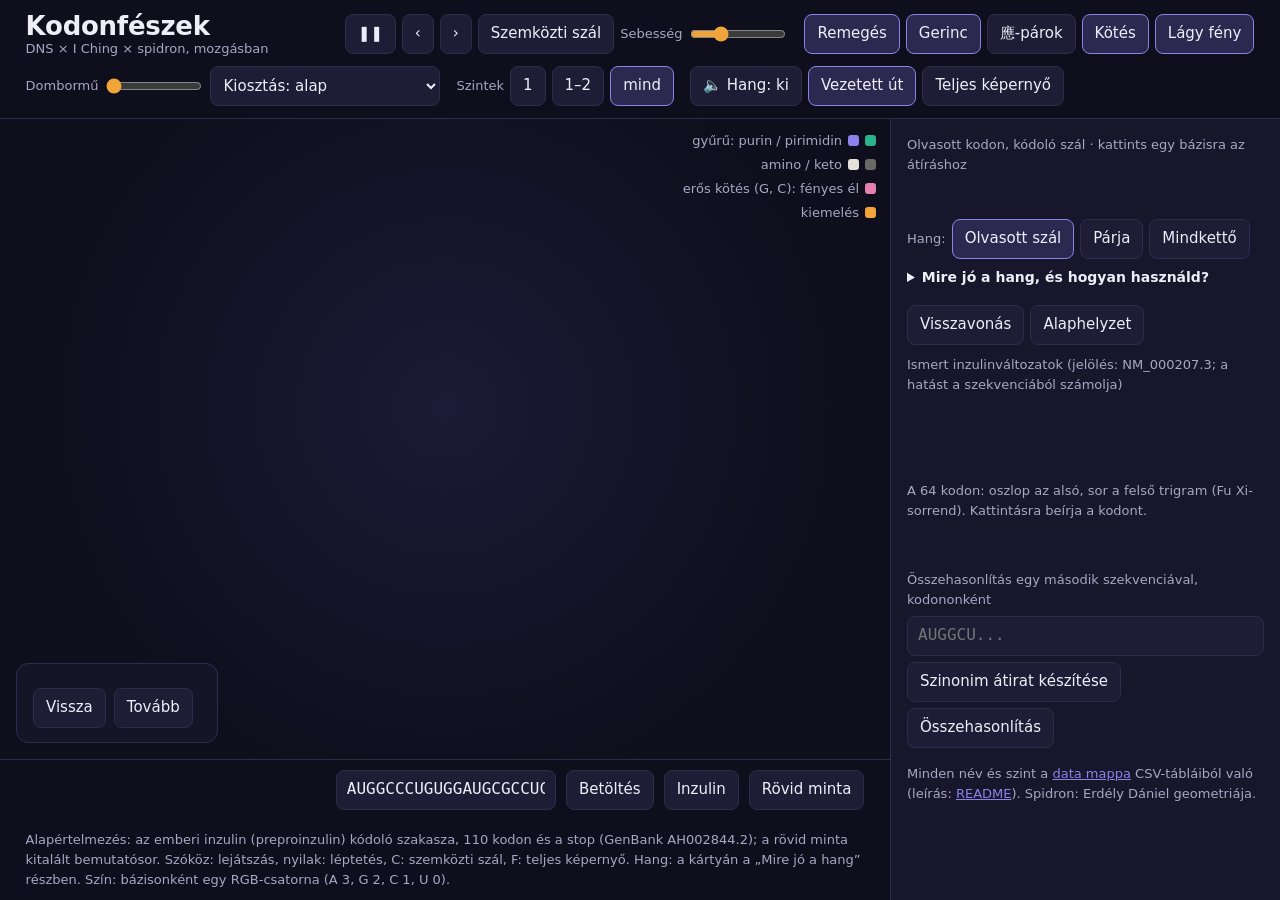
==== kodonfeszek/index.html @ 878d4893 "Kodonfészek: mozgó spidronfészek kodonokkal, hangrenddel és adattáblákkal Új oldal (kodonfeszek/): a" ====
<!DOCTYPE html>
<html lang="hu">
<head>
<meta charset="utf-8">
<meta name="viewport" content="width=device-width, initial-scale=1">
<title>Kodonfészek</title>
<style>
/* VOICE everyday learning explorer, calm and exact
   IDEA a light table in a dark lab: the specimen glows, the index card beside it explains
   PICTURE the moving spidron nest, each belt a codon, each arm a hexagram line
   COLOUR fixed night ground #0f0e1c; purine violet, pyrimidine teal, amino light/dim grey; amber marks selection and wobble
   TYPE system sans throughout, heavier weights for names and figures
   LAYOUT laptop: stage left with story overlay, index card right, codon ribbon under the stage; phone: title, stage, card, ribbon, map */
:root{color-scheme:dark;--bg:#0f0e1c;--panel:#17162a;--panel2:#1f1d36;--line:#2e2c4a;--ink:#efeef8;--mute:#a9a7c4;--pur:#8b83ea;--tea:#2bb38a;--up1:#e4e2da;--up0:#6a6964;--amb:#f0a43a}
*{box-sizing:border-box;min-width:0}
html,body{height:100%;margin:0}
body{background:var(--bg);color:var(--ink);font:15px/1.55 system-ui,-apple-system,'Segoe UI',Roboto,sans-serif;overflow-x:clip}
h1,h2,h3{font-family:system-ui,-apple-system,'Segoe UI',Roboto,sans-serif;font-weight:700;margin:0;letter-spacing:-.01em;line-height:1.1}
button,select,input{font:inherit;color:var(--ink)}
button{background:var(--panel2);border:1px solid var(--line);border-radius:8px;min-height:40px;padding:0 12px;cursor:pointer;display:inline-flex;align-items:center;gap:6px}
button:hover{border-color:#4a4772}
button:focus-visible,input:focus-visible,.cell:focus-visible,.chip:focus-visible{outline:2px solid var(--amb);outline-offset:2px}
button[aria-pressed=true]{background:#2c2950;border-color:var(--pur)}
input[type=text]{background:var(--panel2);border:1px solid var(--line);border-radius:8px;min-height:40px;padding:0 10px;font-size:16px;font-family:ui-monospace,Menlo,monospace}
select{background:var(--panel2);border:1px solid var(--line);border-radius:8px;min-height:40px;padding:0 8px;font-size:15px;max-width:230px}
.strip{display:flex;height:14px;border-radius:3px;overflow:hidden;margin-top:4px}.strip span{flex:1}
input[type=range]{accent-color:var(--amb);width:96px}
a{color:var(--pur)}
.app{display:grid;height:100%;grid-template-columns:minmax(0,1fr) 390px;grid-template-rows:auto minmax(0,1fr) auto}
header{grid-column:1/-1;display:flex;flex-wrap:wrap;align-items:center;gap:10px 16px;padding:12px max(2vw,16px);border-bottom:1px solid var(--line)}
header h1{font-size:26px;margin-right:auto}
header h1 small{display:block;font:500 13px system-ui,sans-serif;color:var(--mute);letter-spacing:0}
.grp{display:flex;flex-wrap:wrap;gap:6px;align-items:center}
.lbl{font-size:13px;color:var(--mute)}
.stage{grid-column:1;grid-row:2;position:relative;background:radial-gradient(circle at 50% 45%,#1c1a36,#0f0e1c 70%);cursor:grab;touch-action:none}
.stage canvas{position:absolute;inset:0;width:100%;height:100%}
#glow{filter:blur(16px) saturate(1.5);opacity:.8;mix-blend-mode:screen;pointer-events:none}
.story{position:absolute;left:16px;bottom:16px;max-width:min(440px,calc(100% - 32px));background:rgba(23,22,42,.92);border:1px solid var(--line);border-radius:12px;padding:14px 16px}
.story h3{font-size:19px;margin-bottom:6px}
.story p{margin:0 0 10px;color:#d8d6ec}
.story .nav{display:flex;gap:8px;align-items:center}
.story .nav span{margin-left:auto;font-size:13px;color:var(--mute)}
.legend{position:absolute;right:14px;top:12px;display:grid;gap:4px;font-size:13px;color:var(--mute);text-align:right}
.legend i{display:inline-block;width:11px;height:11px;border-radius:3px;margin-left:6px;vertical-align:-1px}
aside{grid-row:2/4;grid-column:2;border-left:1px solid var(--line);overflow:auto;padding:16px;display:grid;gap:16px;align-content:start;background:var(--panel)}
.bases{display:flex;gap:8px}
.base{font:700 34px system-ui,sans-serif;width:56px;height:62px;justify-content:center;border-radius:10px;padding:0}
.base.hi{border-color:var(--amb);background:#3a2c18}
.aa{font-size:16px;color:var(--mute)}
.aa b{color:var(--ink);font-weight:600}
.hex{display:flex;flex-direction:column-reverse;gap:7px}
.row{display:grid;grid-template-columns:96px minmax(0,1fr);gap:12px;align-items:center;border-radius:6px;padding:2px 4px}
.row.hi{background:#3a2c18}
.row.gap{margin-top:8px}
.bar{display:flex;gap:12px;height:12px}.bar span{flex:1;border-radius:2px}
.row em{font-style:normal;font-size:13px;color:var(--mute)}
.hname{font-size:24px}
.hname small{display:block;font:400 15px system-ui,sans-serif;color:var(--mute);margin-top:4px}
.tiers{display:grid;gap:8px;margin:0;padding:0;list-style:none}
.tiers li{background:var(--panel2);border-radius:8px;padding:8px 10px;font-size:14px}
.tag{display:inline-block;font-size:12px;font-weight:600;padding:1px 7px;border-radius:5px;margin-right:6px}
.t1{background:#173d2e;color:#7ee0b2}.t2{background:#1d2f52;color:#9cc2ff}.t3{background:#45330f;color:#f6c76e}
.sw{display:flex;align-items:center;gap:8px;font-size:13px;color:var(--mute);margin-top:8px;flex-wrap:wrap}
.sw span{width:30px;height:18px;border-radius:4px;border:1px solid var(--line);flex:none}
.report{font-size:14px;color:#f6c76e;min-height:22px}
.map{display:grid;grid-template-columns:22px repeat(8,minmax(0,1fr));gap:3px}
.map .h{font-size:13px;color:var(--mute);text-align:center;line-height:28px}
.cell{border:0;min-height:30px;padding:0;border-radius:5px;font:500 13px ui-monospace,Menlo,monospace;color:var(--ink);justify-content:center}
.cell.cur{outline:2px solid var(--amb);outline-offset:0}
.cell.dim{opacity:.25}
.ribbon{grid-column:1;grid-row:3;display:flex;gap:10px;align-items:center;padding:10px max(2vw,16px);border-top:1px solid var(--line);flex-wrap:wrap}
.chips{display:flex;gap:6px;overflow-x:auto;flex:1 1 300px;padding:4px 2px}
.chip{flex:none;min-height:38px;font-family:ui-monospace,Menlo,monospace;font-size:15px}
.chip.cur{border-color:var(--amb);background:#3a2c18}
.help{font-size:14px;color:#d8d6ec}.help summary{cursor:pointer;font-weight:600;color:var(--ink);min-height:32px}.help p,.help ul,.help ol{margin:6px 0}.help li{margin:3px 0}
.err{font-size:13px;color:#ff8f8f;width:100%}
.note{font-size:13px;color:var(--mute)}
@media(max-width:1000px){html,body{height:auto}.app{display:block}.stage{height:86svh;min-height:560px}.stage canvas{height:58%}.story{left:8px;right:8px;bottom:8px;max-width:none;max-height:40%;overflow:auto}aside{border-left:0;border-top:1px solid var(--line)}header h1{font-size:22px}}
@media(max-width:600px){.legend{display:none}.base{width:48px;height:54px;font-size:28px}.story{left:8px;bottom:8px}}
</style>
</head>
<body>
<div class="app">
<header>
<h1>Kodonfészek<small>DNS × I Ching × spidron, mozgásban</small></h1>
<div class="grp">
<button id="bPlay" aria-label="Szünet">❚❚</button>
<button id="bPrev" aria-label="Előző kodon">‹</button>
<button id="bNext" aria-label="Következő kodon">›</button>
<button id="bFlip">Szemközti szál</button>
<label class="lbl" for="spd">Sebesség</label><input type="range" id="spd" min="0.2" max="2" step="0.1" value="0.7">
</div>
<div class="grp">
<button id="lWob" aria-pressed="true">Remegés</button>
<button id="lSpine" aria-pressed="true">Gerinc</button>
<button id="lPairs" aria-pressed="false">應-párok</button>
<button id="lBond" aria-pressed="true">Kötés</button>
<button id="lSoft" aria-pressed="true">Lágy fény</button>
</div>
<div class="grp">
<label class="lbl" for="rel">Dombormű</label><input type="range" id="rel" min="0" max="0.22" step="0.01" value="0">
<select id="mapSel" aria-label="Kiosztás">
<option value="r00">Kiosztás: alap</option><option value="r01">amino-polaritás fordítva</option><option value="r10">gyűrű-polaritás fordítva</option><option value="r11">mindkét polaritás fordítva</option>
<option value="a00">trigramok felcserélve</option><option value="a01">cserélve, amino fordítva</option><option value="a10">cserélve, gyűrű fordítva</option><option value="a11">cserélve, mindkettő fordítva</option>
</select>
</div>
<div class="grp">
<span class="lbl">Szintek</span>
<button class="tier" data-t="1" aria-pressed="false">1</button>
<button class="tier" data-t="2" aria-pressed="false">1–2</button>
<button class="tier" data-t="3" aria-pressed="true">mind</button>
</div>
<div class="grp">
<button id="bSnd" aria-pressed="false">🔈 Hang: ki</button>
<button id="bStory" aria-pressed="true">Vezetett út</button>
<button id="bFull">Teljes képernyő</button>
</div>
</header>

<div class="stage" id="stage">
<div class="legend">
<span>gyűrű: purin / pirimidin<i style="background:var(--pur)"></i><i style="background:var(--tea)"></i></span>
<span>amino / keto<i style="background:var(--up1)"></i><i style="background:var(--up0)"></i></span>
<span>erős kötés (G, C): fényes él<i style="background:#e57fb0"></i></span>
<span>kiemelés<i style="background:var(--amb)"></i></span>
</div>
<div class="story" id="story">
<h3 id="sT"></h3>
<p id="sX"></p>
<div class="nav"><button id="sPrev">Vissza</button><button id="sNext">Tovább</button><span id="sN"></span></div>
</div>
</div>

<div class="ribbon">
<div class="chips" id="chips" aria-label="Szekvencia kodonjai"></div>
<input type="text" id="seq" value="[base64]" aria-label="Szekvencia" style="flex:1 1 220px">
<button id="bLoad">Betöltés</button>
<button id="pIns">Inzulin</button>
<button id="pDemo">Rövid minta</button>
<div class="err" id="err"></div>
<div class="note">Alapértelmezés: az emberi inzulin (preproinzulin) kódoló szakasza, 110 kodon és a stop (GenBank AH002844.2); a rövid minta kitalált bemutatósor. Szóköz: lejátszás, nyilak: léptetés, C: szemközti szál, F: teljes képernyő. Hang: a kártyán a „Mire jó a hang” részben. Szín: bázisonként egy RGB-csatorna (A 3, G 2, C 1, U 0).</div>
</div>

<aside>
<div>
<div class="lbl" id="strand">Olvasott kodon, kódoló szál · kattints egy bázisra az átíráshoz</div>
<div class="bases" id="bases" style="margin-top:8px"></div>
<div class="aa" id="aa" style="margin-top:8px"></div>
<div class="sw" id="sw"></div>
<div class="report" id="report"></div>
<div class="grp" style="margin-top:6px"><span class="lbl">Hang:</span><button class="smode" data-m="read" aria-pressed="true">Olvasott szál</button><button class="smode" data-m="pair" aria-pressed="false">Párja</button><button class="smode" data-m="both" aria-pressed="false">Mindkettő</button></div>
<details class="help" style="margin-top:8px"><summary>Mire jó a hang, és hogyan használd?</summary>
<p>A hang a kodon szerkezetét teszi hallhatóvá, hogy a kép nélkül, fül alapján is követni tudd. Jelölés, nem fizikai kapcsolat: a DNS-re nem hat, és nem gyógyít.</p>
<p><b>Indítás:</b> kapcsold be a fejlécben a Hang gombot, majd lépkedj a nyilakkal vagy a ‹ › gombokkal. Minden lépésnél megszólal a kodon három hangja. Végig halkan szól egy mély D: ez a tükörtengely.</p>
<ul>
<li><b>A tengely fölött vagy alatt:</b> purin (A, G) vagy pirimidin (C, U).</li>
<li><b>Közel vagy messze a tengelytől:</b> erős (G, C, három kötés) vagy gyenge (A, U, két kötés) bázis.</li>
<li><b>Két hosszú, egy rövid hang:</b> az első két bázis cseréje szinte mindig más aminosavat ad (96 és 100%), a harmadiké ritkán (31%).</li>
<li><b>Remegő harmadik hang:</b> a lazább, wobble-párosodás helye (a Remegés gombbal kapcsolható).</li>
<li><b>Ha a középső hang a legmélyebb (G, vagyis U):</b> az aminosav mindig víztaszító, 16 kodonból 16-szor.</li>
</ul>
<p><b>Három kísérlet:</b></p>
<ol>
<li><b>Mindkettő:</b> a két szál egyszerre szól, balra és jobbra. Szűk hangköz (nagy terc) erős párt, tág hangköz (nagy nóna) gyenge párt jelez. Ez a három hangköz a kötés-trigram, és a két szálon azonos.</li>
<li><b>Mutáció:</b> kattints a harmadik bázisra. Ha a hang a tengely ugyanazon oldalán marad (U↔C vagy A↔G), az aminosav szinte mindig ugyanaz marad (64 kodonból 60-nál). Ha átugrik a másik oldalra (U↔G vagy C↔A), nagyjából minden második esetben megváltozik (64-ből 30-nál).</li>
<li><b>Szemközti szál:</b> a gomb megnyomása után a dallam rák-tükörben szól: tükrözve és visszafelé, ahogy a másik szál a saját irányában olvasódik.</li>
</ol>
<p>Lejátszás közben a háttérben √3 arányú Shepard-hang szól: a fészek nagyításának hangja, amely mindig emelkedik, mégis önmagába tér vissza.</p>
<p class="note">A ±2 és ±7 félhangos távolság választás; a szerkezet más szimmetrikus hangközökkel is ugyanígy működne.</p>
</details>
<div class="grp" style="margin-top:6px"><button id="bUndo">Visszavonás</button><button id="bReset">Alaphelyzet</button></div>
<div class="lbl" style="margin-top:10px">Ismert inzulinváltozatok (jelölés: NM_000207.3; a hatást a szekvenciából számolja)</div>
<div class="grp" id="vars" style="margin-top:6px"></div>
</div>
<div class="hex" id="hex"></div>
<div id="bond"></div>
<div><h2 class="hname" id="hname"></h2></div>
<ul class="tiers" id="tiers"></ul>
<div>
<div class="lbl" style="margin-bottom:6px">A 64 kodon: oszlop az alsó, sor a felső trigram (Fu Xi-sorrend). Kattintásra beírja a kodont.</div>
<div class="map" id="map"></div>
<div class="note" id="mapInfo" style="margin-top:6px">&nbsp;</div>
</div>
<div>
<div class="lbl">Összehasonlítás egy második szekvenciával, kodononként</div>
<input type="text" id="seqB" aria-label="Második szekvencia" style="width:100%;margin-top:6px" placeholder="AUGGCU...">
<div class="grp" style="margin-top:6px"><button id="bSyn">Szinonim átirat készítése</button><button id="bCmp">Összehasonlítás</button></div>
<div class="err" id="errB"></div>
<div id="cmp" class="note"></div>
</div>
<div class="note">Minden név és szint a <a href="data/">data mappa</a> CSV-tábláiból való (leírás: <a href="README.md">README</a>). Spidron: Erdély Dániel geometriája.</div>
</aside>
</div>

<script src="../vendor/three.min.js"></script>
<script>
{
const ORD=[7,4,2,1,0,3,5,6],FX=[7,6,5,4,3,2,1,0];
const KW=[[1,25,6,33,12,44,13,10],[34,51,40,62,16,32,55,54],[5,3,29,39,8,48,63,60],[26,27,4,52,23,18,22,41],[11,24,7,15,2,46,36,19],[9,42,59,53,20,57,37,61],[14,21,64,56,35,50,30,38],[43,17,47,31,45,28,49,58]];
const NM=['Qian','Kun','Zhun','Meng','Xu','Song','Shi','Bi','Xiao Chu','Lü','Tai','Pi','Tong Ren','Da You','Qian','Yu','Sui','Gu','Lin','Guan','Shi He','Bi','Bo','Fu','Wu Wang','Da Chu','Yi','Da Guo','Kan','Li','Xian','Heng','Dun','Da Zhuang','Jin','Ming Yi','Jia Ren','Kui','Jian','Xie','Sun','Yi','Guai','Gou','Cui','Sheng','Kun','Jing','Ge','Ding','Zhen','Gen','Jian','Gui Mei','Feng','Lü','Xun','Dui','Huan','Jie','Zhong Fu','Xiao Guo','Ji Ji','Wei Ji'];
const HU=['A teremtő','A befogadó','Kezdeti nehézség','Ifjúi balgaság','Várakozás','Viszály','A sereg','Összetartás','A kicsi szelídítő ereje','Fellépés','Béke','Pangás','Közösség az emberekkel','Nagy birtoklás','Szerénység','Lelkesedés','Követés','A megromlott helyrehozása','Közeledés','Szemlélődés','Átharapás','Kecsesség','Szétesés','Visszatérés','Ártatlanság','A nagy szelídítő ereje','Táplálás','A nagy túlsúlya','A mélység','A tapadó','Hatás','Tartósság','Visszavonulás','A nagy ereje','Haladás','A fény elsötétülése','A család','Ellentét','Akadály','Felszabadulás','Csökkenés','Gyarapodás','Áttörés','Találkozás','Gyülekezés','Felemelkedés','Szorongattatás','A kút','Forradalom','Az üst','A felrázó','A nyugalom','Fokozatos fejlődés','A férjhez menő leány','Bőség','A vándor','A szelíd','A derűs','Szétoszlás','Korlátozás','Belső igazság','A kicsi túlsúlya','Beteljesülés után','Beteljesülés előtt'];
const ZH=["乾", "坤", "屯", "蒙", "需", "訟", "師", "比", "小畜", "履", "泰", "否", "同人", "大有", "謙", "豫", "隨", "蠱", "臨", "觀", "噬嗑", "賁", "剝", "復", "無妄", "大畜", "頤", "大過", "坎", "離", "咸", "恆", "遯", "大壯", "晉", "明夷", "家人", "睽", "蹇", "解", "損", "益", "夬", "姤", "萃", "升", "困", "井", "革", "鼎", "震", "艮", "漸", "歸妹", "豐", "旅", "巽", "兌", "渙", "節", "中孚", "小過", "既濟", "未濟"];
const GL=["teremtő erő, kitartó cselekvés", "befogadás, odaadó követés", "nehéz kezdet, csírázás", "tapasztalatlanság, tanulás", "türelmes várakozás", "vita, peres ügy", "fegyelem, szervezett sokaság", "összefogás, szövetség", "a kis erő visszatart, finom fékezés", "óvatos lépés, helyes viselkedés", "béke, ég és föld összhangja", "megrekedés, elzáródás", "közösség, egyetértés", "bőséges birtoklás", "szerénység", "lelkesedés, készenlét", "követés, alkalmazkodás", "a megromlott helyrehozása", "közeledés, felügyelet", "szemlélődés, rálátás", "átharapás, az akadály eltávolítása", "díszítés, kecsesség", "lehámlás, szétesés", "visszatérés, fordulópont", "ártatlanság, a váratlan", "a nagy erő felhalmozása", "táplálás, gondoskodás", "túlterhelés, a nagy túlsúlya", "mélység, ismétlődő veszély", "tapadó fény, világosság", "kölcsönös hatás, vonzás", "tartósság, állandóság", "visszavonulás", "a nagy ereje", "haladás, felkelő nap", "a fény elsötétülése", "család, háznép", "ellentét, eltávolodás", "akadály, nehéz út", "feloldás, megkönnyebbülés", "csökkenés, lemondás", "gyarapodás", "áttörés, határozott döntés", "váratlan találkozás", "gyülekezés", "felemelkedés", "szorongatottság, kimerülés", "kút, közös forrás", "gyökeres változás", "üst, átalakítás és táplálás", "megrázkódtatás, mennydörgés", "nyugalom, megállás", "fokozatos fejlődés", "a férjhez menő leány, alárendelt helyzet", "bőség, tetőpont", "vándor, úton lét", "szelíd behatolás, szél", "derű, öröm", "szétoszlás, feloldódás", "korlátozás, mérték", "belső igazság, bizalom", "a kicsi túlsúlya, apró lépések", "beteljesülés után, rend", "beteljesülés előtt, átmenet"];
const TRI={7:['☰','Ég'],6:['☱','Tó'],5:['☲','Tűz'],4:['☳','Mennydörgés'],3:['☴','Szél'],2:['☵','Víz'],1:['☶','Hegy'],0:['☷','Föld']};
const AAS='FFLLSSSSYY**CC*WLLLLPPPPHHQQRRRRIIIMTTTTNNKKSSRRVVVVAAAADDEEGGGG';
const A3={F:['Phe','fenilalanin'],L:['Leu','leucin'],S:['Ser','szerin'],Y:['Tyr','tirozin'],'*':['Stop','stopjel'],C:['Cys','cisztein'],W:['Trp','triptofán'],P:['Pro','prolin'],H:['His','hisztidin'],Q:['Gln','glutamin'],R:['Arg','arginin'],I:['Ile','izoleucin'],M:['Met','metionin'],T:['Thr','treonin'],N:['Asn','aszparagin'],K:['Lys','lizin'],V:['Val','valin'],A:['Ala','alanin'],D:['Asp','aszparaginsav'],E:['Glu','glutaminsav'],G:['Gly','glicin']};
const GRP=a=>'AVLIPFMWG'.includes(a)?['apoláris','#8d8c86']:'STCYNQ'.includes(a)?['poláris','#2bb38a']:'KRH'.includes(a)?['bázikus','#4f9cf0']:'DE'.includes(a)?['savas','#f07a4f']:['stop','#ef5b5b'];
const POET={UUU:'Az elsőként megfejtett kodon (1961: poli-U → fenilalanin), és a csupa jin hexagram.',AAA:'Csupa jang: A teremtő. A poli-A a korai kísérletekben lizint adott.',CCC:'12. Pangás: a prolin megtöri a fehérjék α-hélixét.',GGG:'11. Béke, a CCC (12. Pangás) teljes ellentéte.'};
const CH={A:{r:1,a:1},G:{r:1,a:0},C:{r:0,a:1},U:{r:0,a:0}},MP={low:'r',pr:0,pa:0},upP=()=>MP.low==='r'?'a':'r',pol=p=>p==='r'?MP.pr:MP.pa,rb=b=>[CH[b][MP.low]^pol(MP.low),CH[b][upP()]^pol(upP())],lprop=j=>j<=3?MP.low:upP(),isDef=()=>MP.low==='r'&&!MP.pr&&!MP.pa,CP={A:'U',U:'A',G:'C',C:'G'},CYC={A:'G',G:'C',C:'U',U:'A'};
const aaL=c=>AAS['UCAG'.indexOf(c[0])*16+'UCAG'.indexOf(c[1])*4+'UCAG'.indexOf(c[2])];
const lines=c=>{const r=[...c].map(rb);return[r[0][0],r[1][0],r[2][0],r[0][1],r[1][1],r[2][1]]};
const tri=l=>[l[0]*4+l[1]*2+l[2],l[3]*4+l[4]*2+l[5]];
const hn=l=>{const[lo,up]=tri(l);return KW[ORD.indexOf(up)][ORD.indexOf(lo)]};
const rc=c=>[...c].reverse().map(b=>CP[b]).join('');
const mod=(a,b)=>((a%b)+b)%b;
const $=id=>document.getElementById(id);
const COLH=(j,b)=>{const p=lprop(j),v=b^pol(p);return p==='r'?(v?'#8b83ea':'#2bb38a'):(v?'#e4e2da':'#6a6964')};

let start='[base64]',cods=start.match(/.{3}/g),orig=cods.slice(),undo=[];
let phi=0,dir=1,comp=false,playing=!matchMedia('(prefers-reduced-motion: reduce)').matches,speed=0.7,flip=null,stepTo=null;
let wob=true,spineOn=true,pairsOn=false,hiBase=-1,relief=0,bondOn=true,sa=null,vel=0,wa=1,soft=true,tierMax=3,story=0,report='',lastStep=null,t=0;

const stage=$('stage');
const scene=new THREE.Scene();
const cam=new THREE.PerspectiveCamera(38,1,0.1,100);cam.position.set(0,-6.6,11.4);cam.lookAt(0,-.5,0);
const ren=new THREE.WebGLRenderer({antialias:true,alpha:true});ren.setPixelRatio(Math.min(2,devicePixelRatio));stage.prepend(ren.domElement);
const glow=document.createElement('canvas');glow.id='glow';ren.domElement.after(glow);const gx=glow.getContext('2d');
const ease=x=>x*x*(3-2*x),calm=matchMedia('(prefers-reduced-motion: reduce)').matches;
const root=new THREE.Group();scene.add(root);const flipG=new THREE.Group();root.add(flipG);const flowG=new THREE.Group();flipG.add(flowG);
const R0=3,s3=Math.sqrt(3),D=Math.PI/180,LK=[4,3,2,1,6,5],KOF={1:3,2:2,3:1,4:0,5:5,6:4};
const P=(n,k)=>{const r=R0/Math.pow(s3,n),a=(60-30*n-60*k)*D;return new THREE.Vector3(r*Math.cos(a),r*Math.sin(a),0)};
const eN=new THREE.LineBasicMaterial({color:0x6a67a0,transparent:true,opacity:.18}),eH=new THREE.LineBasicMaterial({color:0xf0a43a}),eS=new THREE.LineBasicMaterial({color:0xe57fb0});
const tris=[],isoAt={};
function addTri(v,n,k,iso){const geo=new THREE.BufferGeometry();
geo.setAttribute('position',new THREE.Float32BufferAttribute(9,3));
geo.setAttribute('color',new THREE.Float32BufferAttribute([1,1,1,.8,.8,.88,.5,.5,.64],3));
const m=new THREE.Mesh(geo,new THREE.MeshBasicMaterial({vertexColors:true,transparent:true,opacity:iso?.95:.42,side:THREE.DoubleSide,depthWrite:false}));
m.frustumCulled=false;const e=new THREE.LineLoop(geo,eN);e.frustumCulled=false;m.add(e);flowG.add(m);
const o={tc:new THREE.Color(),m,e,n,v,line:LK[k],base:iso?.95:.42,axis:new THREE.Vector3(1,0,0),g:new THREE.Vector3()};tris.push(o);if(iso)isoAt[n+'_'+LK[k]]=o}
for(let n=-1;n<=8;n++)for(let k=0;k<6;k++){addTri([[n,k],[n,k+1],[n+1,k]],n,k,true);addTri([[n,k+1],[n+1,k],[n+1,k+1]],n,k,false)}
function chainStep(R,a){const r=R/s3;if(Math.abs(a)<1e-9)return[0,Math.PI/6];const rho=Math.sqrt(R*R-4*a*a);
const F=x=>{const rp=Math.sqrt(r*r-4*x*x),d=Math.PI/6+Math.asin(Math.max(-1,Math.min(1,2*a*x/(rho*rp))));return[rho*rho+rp*rp-2*rho*rp*Math.cos(d)+(a-x)*(a-x)-r*r,d]};
let x0=-a/s3*.8,x1=-a/s3,f0=F(x0)[0],f1=F(x1)[0];for(let i=0;i<40&&Math.abs(f1)>1e-14&&f1!==f0;i++){const x2=x1-f1*(x1-x0)/(f1-f0);x0=x1;f0=f1;x1=x2;f1=F(x1)[0]}return[x1,F(x1)[1]]}
const LV=[];for(let j=0;j<=11;j++)LV.push({a:0,th:0,rho:0});
function shape(f){let R=R0*s3,a=0,th=0;if(relief>0){const c=chainStep(1,relief),mag=relief+(Math.abs(c[0])*s3-relief)*f;a=mag*Math.cos(Math.PI*f)*R;th=f*(c[1]-Math.PI/6)}
for(let j=0;j<=11;j++){const L=LV[j];L.a=a;L.th=th;L.rho=Math.sqrt(Math.max(R*R-4*a*a,0));if(j<11){const c=chainStep(R,a);a=c[0];th+=c[1]-Math.PI/6;R/=s3}}}
const vpos=(n,k,out)=>{const L=LV[n+1],ang=(60-30*n-60*k)*D-L.th;return out.set(L.rho*Math.cos(ang),L.rho*Math.sin(ang),(k%2?-1:1)*L.a)};
const tv=[new THREE.Vector3(),new THREE.Vector3(),new THREE.Vector3()];
function updGeo(f){shape(f);tris.forEach(o=>{o.g.set(0,0,0);for(let i=0;i<3;i++){vpos(o.v[i][0],o.v[i][1],tv[i]);o.g.add(tv[i])}o.g.multiplyScalar(1/3);const p=o.m.geometry.attributes.position;for(let i=0;i<3;i++)p.setXYZ(i,tv[i].x-o.g.x,tv[i].y-o.g.y,tv[i].z-o.g.z);p.needsUpdate=true;o.m.position.copy(o.g);o.axis.set(-o.g.y,o.g.x,0).normalize()})}
const mkLine=n=>{const g=new THREE.BufferGeometry();g.setAttribute('position',new THREE.Float32BufferAttribute(n*3,3));const l=new THREE.Line(g,new THREE.LineBasicMaterial({color:0xc9c4ff}));l.frustumCulled=false;flowG.add(l);return l};
const spine=mkLine(19),pairs=[1,2,3].map(()=>mkLine(2));
function updLines(){const p=spine.geometry.attributes.position;let i=0;for(let n=0;n<=8;n++){const g=isoAt[n+'_2'].g;p.setXYZ(i++,g.x,g.y,g.z+.03)}p.setXYZ(i++,0,0,.03);for(let n=8;n>=0;n--){const g=isoAt[n+'_5'].g;p.setXYZ(i++,g.x,g.y,g.z+.03)}p.needsUpdate=true;
pairs.forEach((l,j)=>{const a=isoAt['0_'+(j+1)].g,b=isoAt['0_'+(j+4)].g,q=l.geometry.attributes.position;q.setXYZ(0,a.x,a.y,a.z+.05);q.setXYZ(1,b.x,b.y,b.z+.05);q.needsUpdate=true})}
let AC=null,snd=false,master=null,shG=null,shO=[],drone=null,sndMode='read';const PV={A:7,G:2,C:-2,U:-7},AX=293.66;
function initAudio(){try{AC=new (window.AudioContext||window.webkitAudioContext)();master=AC.createGain();master.gain.value=.5;master.connect(AC.destination);
shG=AC.createGain();shG.gain.value=0;shG.connect(master);for(let i=0;i<8;i++){const o=AC.createOscillator(),g=AC.createGain();g.gain.value=0;o.connect(g);g.connect(shG);o.start();shO.push({o,g})}
const d=AC.createOscillator(),dg=AC.createGain();d.type='sine';d.frequency.value=AX/2;dg.gain.value=0;d.connect(dg);dg.connect(master);d.start();drone=dg}catch(e){AC=null}}
function voice(c,t0,pan){const w=AC.createPeriodicWave(new Float32Array([0,0,0,0]),new Float32Array([0,1,.35,.12])),out=AC.createStereoPanner?AC.createStereoPanner():AC.createGain();if(out.pan)out.pan.value=pan;out.connect(master);
const T=[[0,.4,.15],[.42,.4,.15],[.84,.2,.07]];
[...c].forEach((b,i)=>{const o=AC.createOscillator(),g=AC.createGain(),s=t0+T[i][0],d=T[i][1];o.setPeriodicWave(w);o.frequency.value=AX*Math.pow(2,PV[b]/12);
if(i===2&&wob){const lf=AC.createOscillator(),lg=AC.createGain();lf.frequency.value=6;lg.gain.value=o.frequency.value*.025;lf.connect(lg);lg.connect(o.frequency);lf.start(s);lf.stop(s+d+.1)}
g.gain.setValueAtTime(0,s);g.gain.linearRampToValueAtTime(T[i][2],s+.02);g.gain.setValueAtTime(T[i][2],s+d*.6);g.gain.exponentialRampToValueAtTime(.001,s+d+.08);o.connect(g);g.connect(out);o.start(s);o.stop(s+d+.1)})}
function playMotif(){if(!snd||!AC)return;try{const c=shown(),m=[...c].map(b=>CP[b]).join(''),t0=AC.currentTime+.03;
if(sndMode==='read')voice(c,t0,0);else if(sndMode==='pair')voice(m,t0,0);else{voice(c,t0,-.6);voice(m,t0,.6)}}catch(e){}}
function size(){const w=ren.domElement.clientWidth||stage.clientWidth,h=ren.domElement.clientHeight||stage.clientHeight;root.position.x=w>900?.9:0;ren.setSize(w,h,false);glow.width=Math.max(2,w>>2);glow.height=Math.max(2,h>>2);cam.aspect=w/h;cam.updateProjectionMatrix()}
new ResizeObserver(size).observe(stage);size();

const cur=()=>mod(Math.floor(phi+1e-6),cods.length);
const shown=()=>{const c=cods[cur()];return comp?rc(c):c};
function recolor(step,snap){tris.forEach(o=>{const c=cods[mod(step-o.n,cods.length)],b=lines(c)[o.line-1],v=comp?1-b:b;o.st='GC'.includes(c[(o.line-1)%3]);o.tc.set(COLH(o.line,v));if(snap)o.m.material.color.copy(o.tc)})}
function hiLines(){const s=new Set(hiBase<0?[]:[hiBase+1,hiBase+4]);return s}

function card(){const c=shown(),l=lines(c),[lo,up]=tri(l),n=hn(l),a=aaL(c),g=GRP(a),hs=hiLines();
$('strand').textContent=(comp?'Olvasott kodon, szemközti szál a saját irányában':'Olvasott kodon, kódoló szál')+' · kattints egy bázisra az átíráshoz';
$('bases').innerHTML=[...c].map((b,i)=>`<button class="base${hiBase===i?' hi':''}" data-i="${i}" aria-label="${i+1}. bázis: ${b}, átírás">${b}</button>`).join('');
$('aa').innerHTML=`<b>${A3[a][0]}</b> · ${A3[a][1]} · <span style="color:${g[1]}">${g[0]}</span>${c==='AUG'&&!comp?' · startkodon':''}`;
$('report').textContent=report;
const lv={A:3,G:2,C:1,U:0},rgb=[...c].map(b=>lv[b]*85);
$('sw').innerHTML=`<span style="background:rgb(${rgb})"></span>a kodon színe<span style="background:rgb(${rgb.map(v=>255-v)})"></span>a párosodó bázisoké: a negatív`;
const pn=q=>q==='r'?'gyűrű':'amino',lab=[1,2,3,4,5,6].map(j=>`${(j-1)%3+1}. bázis ${pn(lprop(j))}`),sl=MP.low==='r'?6:3,wl=9-sl;
$('hex').innerHTML=l.map((b,i)=>{const col=COLH(i+1,b),bar=b?`<span style="background:${col}"></span>`:`<span style="background:${col}"></span><span style="background:${col}"></span>`;
return `<div data-l="${i+1}" class="row${hs.has(i+1)?' hi':''}${i===3?' gap':''}"><div class="bar">${bar}</div><em>${i+1}. vonal · ${lab[i]}${i===1||i===4?' · közép':''}${i+1===sl?' · wobble, többnyire néma':i+1===wl?' · gyenge wobble':''}</em></div>`}).join('');
$('hname').innerHTML=`${n}. ${ZH[n-1]} ${NM[n-1]}: ${HU[n-1]}<small>Hagyományos jelentés: ${GL[n-1]}.<br>${up===lo?'Kettőzött '+TRI[up][1].toLowerCase():TRI[up][1]+(TRI[lo][1]==='Ég'?' az ':' a ')+TRI[lo][1].toLowerCase()+' fölött'} · lent ${TRI[lo][0]} ${TRI[lo][1]}, fent ${TRI[up][0]} ${TRI[up][1]}</small>`;
const bb=[...c].map(b=>'GC'.includes(b)?1:0),bt=bb[0]*4+bb[1]*2+bb[2];
$('bond').innerHTML=`<div class="lbl">Kötés-trigram ${TRI[bt][0]} ${TRI[bt][1]} · ${6+bb[0]+bb[1]+bb[2]} hidrogénkötés · a két szálon ugyanaz</div><div class="hex" style="margin-top:6px">`+bb.map((b,i)=>`<div class="row"><div class="bar">${b?'<span style="background:#e57fb0"></span>':'<span style="background:#7a4a62"></span><span style="background:#7a4a62"></span>'}</div><em>${i+1}. bázis · ${b?'erős, 3 kötés':'gyenge, 2 kötés'}</em></div>`).join('')+'</div>';
const inv=hn(l.map(x=>1-x)),c6=c.slice(0,2)+{U:'C',C:'U',A:'G',G:'A'}[c[2]],a6=aaL(c6),T=[];
T.push([1,`A szemközti szál minden vonalat megfordít: ${inv}. ${NM[inv-1]} (${HU[inv-1]}).`]);
T.push([1,'Hangban a másik szál a saját irányában olvasva a motívum rák-tükre; színben a negatív.']);
T.push([1,`Kötés-trigram ${TRI[bt][0]} ${TRI[bt][1]}: bázisonként a két vonal „kizáró vagy"-a, a hidrogénkötés ereje. A párosodás nem változtat rajta, ezért a két szálon közös (a másik irányból olvasva fordított sorrendben).`]);
T.push([1,`Bázisonként két vonal: az 1–4., 2–5., 3–6. pár; a fészekben két szemközti kar.`]);
if(c[1]==='U')T.push([2,'A középső bázis U (a 2. és az 5. vonal), ezért az aminosav víztaszító. A tény a genetikai kódé; hogy éppen a két középső vonalra esik, az az elrendezésből következik.']);
if(!isDef())T.push([1,'Ez nem az alapkiosztás: a hexagramok mások, a szerkezet ugyanaz. A költői megjegyzések csak az alapkiosztásban állnak.']);
T.push([2,a6===a?`A ${sl}. vonal néma: ${c6} is ${A3[a][0]}.`:`Itt a ${sl}. vonal kivételesen számít: ${c6} → ${A3[a6][0]}.`]);
if(POET[c]&&isDef())T.push([3,POET[c]]);
$('tiers').innerHTML=T.filter(x=>x[0]<=tierMax).map(x=>`<li><span class="tag t${x[0]}">${x[0]}. szint</span>${x[1]}</li>`).join('');
$('chips').innerHTML=cods.map((k,i)=>`<button class="chip${i===cur()?' cur':''}" data-k="${i}">${k}</button>`).join('');
const bx=$('chips'),cc=bx.querySelector('.cur');if(cc)bx.scrollLeft=cc.offsetLeft-bx.offsetLeft-bx.clientWidth/2+cc.clientWidth/2;
map()}

function map(){const c=shown();let h='<div></div>'+FX.map(l=>`<div class="h">${TRI[l][0]}</div>`).join('');
FX.forEach(u=>{h+=`<div class="h">${TRI[u][0]}</div>`;FX.forEach(lo=>{const L=[(lo>>2)&1,(lo>>1)&1,lo&1],U=[(u>>2)&1,(u>>1)&1,u&1];
const cd=[0,1,2].map(i=>['A','G','C','U'].find(b=>{const x=rb(b);return x[0]===L[i]&&x[1]===U[i]})).join(''),a=aaL(cd),col=GRP(a)[1];
h+=`<button class="cell${cd===c?' cur':''}" data-c="${cd}" style="background:color-mix(in srgb,${col} 32%,transparent)" aria-label="${cd} ${A3[a][0]}">${cd}</button>`})});
$('map').innerHTML=h}

function edit(pos,newShown){const c=shown();const coding=comp?rc(newShown):newShown;const i=cur(),old=cods[i];if(coding===old)return;
undo.push([i,old]);cods[i]=coding;const a0=aaL(comp?rc(old):old),a1=aaL(newShown),l0=lines(comp?rc(old):old),l1=lines(newShown);
const fl=l0.map((v,k)=>v!==l1[k]?k+1:0).filter(Boolean);
report=`${comp?rc(old):old} → ${newShown}: ${fl.length?fl.join(' és ')+'. vonal fordult':'nincs vonalváltozás'}; ${A3[a0][0]} → ${A3[a1][0]}${a0===a1?' (néma)':''}`;
recolor(Math.floor(phi+1e-6));card();playMotif()}

$('bases').addEventListener('click',e=>{const b=e.target.closest('.base');if(!b)return;const i=+b.dataset.i,c=shown();hiBase=i;edit(i,c.slice(0,i)+CYC[c[i]]+c.slice(i+1));const nb=$('bases').querySelector(`[data-i="${i}"]`);if(nb)nb.focus()});
function setHi(i){hiBase=i;document.querySelectorAll('.base').forEach(b=>b.classList.toggle('hi',+b.dataset.i===i));const hs=hiLines();document.querySelectorAll('#hex .row').forEach(r=>r.classList.toggle('hi',hs.has(+r.dataset.l)))}
$('bases').addEventListener('mouseover',e=>{const b=e.target.closest('.base');if(b)setHi(+b.dataset.i)});
$('bases').addEventListener('focusin',e=>{const b=e.target.closest('.base');if(b)setHi(+b.dataset.i)});
$('map').addEventListener('click',e=>{const b=e.target.closest('.cell');if(!b)return;edit(-1,b.dataset.c)});
$('map').addEventListener('mouseover',e=>{const b=e.target.closest('.cell');if(!b)return;const cd=b.dataset.c,n=hn(lines(cd));$('mapInfo').textContent=`${cd} · ${A3[aaL(cd)][0]} · ${n}. ${NM[n-1]}: ${HU[n-1]}`});
$('chips').addEventListener('click',e=>{const b=e.target.closest('.chip');if(!b)return;phi=+b.dataset.k;lastStep=null;report=''});
$('bUndo').onclick=()=>{const u=undo.pop();if(!u){report='Nincs visszavonható lépés.';card();return}cods[u[0]]=u[1];report='Visszavonva.';recolor(Math.floor(phi+1e-6));card()};
$('bReset').onclick=()=>{cods=orig.slice();undo=[];report='Alaphelyzet.';recolor(Math.floor(phi+1e-6));card()};
const setPlay=p=>{playing=p;$('bPlay').textContent=p?'❚❚':'▶';$('bPlay').setAttribute('aria-label',p?'Szünet':'Lejátszás')};
$('bPlay').onclick=()=>setPlay(!playing);
const stepBy=d=>{setPlay(false);sa=null;stepTo=Math.round(phi)+d};
$('bPrev').onclick=()=>stepBy(-1);$('bNext').onclick=()=>stepBy(1);
const doFlip=()=>{if(flip)return;const v=new THREE.Vector3(0,-1,0).applyAxisAngle(new THREE.Vector3(0,0,1),flowG.rotation.z).applyQuaternion(flipG.quaternion);flip={a:0,axis:v.normalize(),q0:flipG.quaternion.clone(),sw:false}};
$('bFlip').onclick=doFlip;
$('bSnd').onclick=()=>{if(!AC)initAudio();if(!AC){report='A hangot ez a nézet nem engedi.';card();return}snd=!snd;if(AC.resume)AC.resume().catch(()=>{});if(!snd)shG.gain.setTargetAtTime(0,AC.currentTime,.05);drone.gain.setTargetAtTime(snd?.05:0,AC.currentTime,.2);$('bSnd').setAttribute('aria-pressed',snd);$('bSnd').textContent=snd?'🔊 Hang: be':'🔈 Hang: ki';report=snd?'Hang bekapcsolva: most a kodon három hangját kell hallanod.':'Hang kikapcsolva.';card();playMotif();if(snd)setTimeout(()=>{if(AC.state!=='running'){report='A böngésző ebben a nézetben letiltja a hangot. Nyisd meg az oldalt külön lapon.';card()}},600)};
$('rel').oninput=e=>relief=+e.target.value;
$('mapSel').onchange=e=>{const v=e.target.value;MP.low=v[0];MP.pr=+v[1];MP.pa=+v[2];recolor(Math.floor(phi+1e-6));report=isDef()?'Alapkiosztás.':'Másik érvényes kiosztás: a szemközti szál itt is a teljes ellentét.';card()};
const VARS=[[3,'A','c.3G>A','a startkodon elvész; a forrás kórosként jelöli'],[25,'U','c.25C>T','a forrás szerint Pro9Ser, bizonytalan jelentőségű'],[215,'U','c.215C>T','a besorolását nem láttam a forrásban'],[279,'G','c.279A>G','a forrás szerint Glu93=, valószínűleg ártalmatlan']];
$('vars').innerHTML=VARS.map((v,i)=>`<button data-v="${i}">${v[2]}</button>`).join('');
$('vars').addEventListener('click',e=>{const b=e.target.closest('button');if(!b)return;const v=VARS[+b.dataset.v];
if(orig.join('')!==start){cods=start.match(/.{3}/g);orig=cods.slice();undo=[];$('seq').value=start}
const i=Math.floor((v[0]-1)/3),j=(v[0]-1)%3,old=orig[i],nw=old.slice(0,j)+v[1]+old.slice(j+1);if(cods[i]!==nw){undo.push([i,cods[i]]);cods[i]=nw}
const l0=lines(old),l1=lines(nw),fl=l0.map((x,k)=>x!==l1[k]?k+1:0).filter(Boolean);setPlay(false);stepTo=null;sa=null;phi=i;lastStep=null;
report=`${v[2]}, ${i+1}. kodon: ${old} → ${nw}; ${fl.join(' és ')}. vonal fordult; ${A3[aaL(old)][0]} → ${A3[aaL(nw)][0]}${aaL(old)===aaL(nw)?' (néma)':''}; ${v[3]}.`});
const SYN={};Object.keys(CH).forEach(a=>Object.keys(CH).forEach(b=>Object.keys(CH).forEach(c=>{const k=a+b+c;(SYN[aaL(k)]=SYN[aaL(k)]||[]).push(k)})));
$('bSyn').onclick=()=>{$('seqB').value=cods.map(c=>{const L=SYN[aaL(c)];return L[(L.indexOf(c)+1)%L.length]}).join('');$('bCmp').click()};
$('bCmp').onclick=()=>{const v=$('seqB').value.toUpperCase().replace(/T/g,'U').replace(/\s/g,'');
if(!/^[ACGU]+$/.test(v)||v.length<3){$('errB').textContent='Adj meg egy A, C, G, U vagy T betűkből álló szekvenciát, vagy készíts szinonim átiratot.';return}
$('errB').textContent='';const B2=v.match(/.{3}/g)||[],n=Math.min(cods.length,B2.length);let sc=0,sa2=0,sb=0,slo=0,sup=0;const bt=c=>[...c].map(x=>'GC'.includes(x)?1:0).join('');
const col=c=>`rgb(${[...c].map(x=>({A:3,G:2,C:1,U:0})[x]*85)})`;let r1='',r2='',r3='';
for(let i=0;i<n;i++){const a=cods[i],b=B2[i],ta=tri(lines(a)),tb=tri(lines(b)),same=aaL(a)===aaL(b);sc+=a===b;sa2+=same;sb+=bt(a)===bt(b);slo+=ta[0]===tb[0];sup+=ta[1]===tb[1];
r1+=`<span style="background:${col(a)}"></span>`;r2+=`<span style="background:${col(b)}"></span>`;r3+=`<span style="background:${same?'transparent':'#ef5b5b'}"></span>`}
const pc=x=>`${x}/${n} (${Math.round(100*x/n)}%)`;
$('cmp').innerHTML=`<div class="strip">${r1}</div><div class="strip">${r2}</div><div class="strip">${r3}</div>Felül a betöltött, alatta a második szekvencia kodonszínei; a piros sáv az eltérő aminosavakat jelöli.<br>Azonos aminosav: ${pc(sa2)} · azonos kodon és hexagram: ${pc(sc)} · azonos alsó trigram: ${pc(slo)} · azonos felső trigram: ${pc(sup)} · azonos kötés-trigram: ${pc(sb)}`};
$('seqB').addEventListener('input',()=>$('errB').textContent='');
document.querySelectorAll('.smode').forEach(b=>b.onclick=()=>{sndMode=b.dataset.m;document.querySelectorAll('.smode').forEach(x=>x.setAttribute('aria-pressed',x===b));if(!snd)$('bSnd').click();else playMotif()});
$('spd').oninput=e=>speed=+e.target.value;
const tog=(id,fn)=>{$(id).onclick=()=>{const v=$(id).getAttribute('aria-pressed')!=='true';$(id).setAttribute('aria-pressed',v);fn(v)}};
tog('lWob',v=>wob=v);tog('lSpine',v=>spineOn=v);tog('lPairs',v=>pairsOn=v);tog('lBond',v=>bondOn=v);
tog('lSoft',v=>{soft=v;glow.style.display=v?'':'none';eN.opacity=v?.18:.6;tris.forEach(o=>{o.m.material.vertexColors=v;o.m.material.needsUpdate=true})});
document.querySelectorAll('.tier').forEach(b=>b.onclick=()=>{tierMax=+b.dataset.t;document.querySelectorAll('.tier').forEach(x=>x.setAttribute('aria-pressed',x===b));card()});
$('bFull').onclick=async()=>{try{if(document.fullscreenElement)await document.exitFullscreen();else await document.documentElement.requestFullscreen()}catch(e){report='A teljes képernyőt ez a nézet nem engedi; nyisd meg az oldalt külön lapon.';card()}};
$('bLoad').onclick=()=>{let v=$('seq').value.toUpperCase().replace(/T/g,'U').replace(/\s/g,'');
if(!/^[ACGU]+$/.test(v)){$('err').textContent='Csak A, C, G, U vagy T betűt adj meg.';return}
if(v.length%3||v.length<3||v.length>1500){$('err').textContent='3–1500 betű, hárommal osztható hosszúság kell.';return}
$('err').textContent='';cods=v.match(/.{3}/g);orig=cods.slice();undo=[];phi=0;lastStep=null;report=''};
$('seq').addEventListener('input',()=>$('err').textContent='');
$('pIns').onclick=()=>{$('seq').value=start;$('bLoad').click()};
$('pDemo').onclick=()=>{$('seq').value='AUGGACUGCCCAUUUAAAGGGUAA';$('bLoad').click()};

const STEPS=[
['A bázis két vonal','Minden bázisnak két igen/nem tulajdonsága van: két- vagy egygyűrűs (purin vagy pirimidin), és amino- vagy keto-csoportot visel. Ebből két vonal lesz. A kiemelt két kar és a két sor a kártyán ugyanaz az első bázis.',{hi:0,play:false,pairs:true}],
['Egy kodon egy hexagram','Három bázis hat vonal. Az alsó trigram a három bázis gyűrűmintája, a felső az amino/keto mintájuk. A 64 kodon így pontosan a 64 hexagram.',{hi:-1,play:false,pairs:true}],
['A szemközti szál a tükörkép','Az A–U és a G–C párosodás mindkét tulajdonságot megfordítja: minden vonal az ellentétére vált. A fészek közben a térben átfordul, és a folyása is megfordul, ahogy az ellentétes futású szálé.',{hi:-1,play:false,flip:true}],
['A harmadik trigram összeköt','A bázisoknak van egy harmadik tulajdonsága: a hidrogénkötés ereje (G és C három kötés, A és U kettő). Ez a két vonal „kizáró vagy"-a, és a párosodás nem változtat rajta. Ezért van egy harmadik trigram, amely a két szálon közös. A fészekben ezek a fényes élek: átforduláskor a lapok színe vált, az élek maradnak.',{hi:-1,play:false,flip:true,bond:true}],
['A közép a tengely','A 2. és az 5. vonal, a hagyomány két közepe, a középső bázis. Ez a tengely: átforduláskor mozdulatlan marad. A középső bázis dönti el leginkább, milyen az aminosav.',{hi:1,play:false,spine:true,flip:true}],
['A harmadik bázis remeg','A 3. és a 6. vonal a harmadik bázis, ahol a riboszómán lazább a párosodás (wobble). A 6. vonal átfordítása 64 kodonból 60-nál néma, ezért erősen remeg. A 3. vonalé csak 34-nél, ezért az gyengébben. Az első két bázison egy csere 96–100%-ban aminosavat vált.',{hi:2,play:false,wob:true}],
['A sorozat halad','A végtelen fészek √3-szoros nagyítással és 30°-os forgatással önmagára képeződik. A forma ismétlődik, a tartalom halad: minden öv a következő kodon.',{hi:-1,play:true}],
['A fészek domborművé csavarodik','A spidron különlegessége, hogy a háromszögei torzulás nélkül térbe hajlanak: a hatszögek csúcsai felváltva emelkednek és süllyednek, a belső övek egyre jobban elfordulnak. Itt minden képkocka kiszámolt, merev hajtás. A DNS-hez ez 3. szintű kép: a feltekeredés hasonlata.',{hi:-1,play:true,rel:.16}],
['Próbáld ki','Kattints a kártyán egy bázisra: átírja a kodont. Látod, melyik vonal fordul, és változik-e az aminosav. A táblára kattintva bármely kodont beírhatod.',{hi:-1,play:false}],
['Mi biztos, mi költői','1. szint: a szabályból következik. 2. szint: a genetikai kód valódi tulajdonsága, olyan helyen, amelyet a mi elrendezésünk jelöl ki, tehát a hely megállapodás. 3. szint: szép egybecsengés, de nem bizonyíték. A fenti szűrővel elrejtheted a 3. szintet.',{hi:-1,play:true}]];
function showStory(){const s=STEPS[story];$('sT').textContent=s[0];$('sX').textContent=s[1];$('sN').textContent=`${story+1} / ${STEPS.length}`;
const o=s[2];hiBase=o.hi;if('play' in o)setPlay(o.play&&!matchMedia('(prefers-reduced-motion: reduce)').matches);
if(o.pairs!==undefined){pairsOn=o.pairs;$('lPairs').setAttribute('aria-pressed',o.pairs)}
if(o.spine){spineOn=true;$('lSpine').setAttribute('aria-pressed',true)}
if(o.wob){wob=true;$('lWob').setAttribute('aria-pressed',true)}
if('rel' in o){relief=o.rel;$('rel').value=o.rel}
if(o.bond){bondOn=true;$('lBond').setAttribute('aria-pressed',true)}
if(o.flip)doFlip();card()}
$('sPrev').onclick=()=>{story=mod(story-1,STEPS.length);showStory()};
$('sNext').onclick=()=>{story=mod(story+1,STEPS.length);showStory()};
$('bStory').onclick=()=>{const v=$('story').hidden;$('story').hidden=!v;$('bStory').setAttribute('aria-pressed',v)};

document.addEventListener('keydown',e=>{if(e.target.tagName==='INPUT')return;
if(e.key===' '){e.preventDefault();setPlay(!playing)}else if(e.key==='ArrowRight')stepBy(1);else if(e.key==='ArrowLeft')stepBy(-1);
else if(e.key==='c'||e.key==='C')doFlip();else if(e.key==='f'||e.key==='F')$('bFull').click()});

let drag=false,lx=0,ly=0;
stage.addEventListener('pointerdown',e=>{if(e.target.closest('.story'))return;drag=true;lx=e.clientX;ly=e.clientY;stage.style.cursor='grabbing';stage.setPointerCapture(e.pointerId)});
stage.addEventListener('pointermove',e=>{if(!drag)return;root.rotation.y+=(e.clientX-lx)*.008;root.rotation.x=Math.max(-1,Math.min(1,root.rotation.x+(e.clientY-ly)*.008));lx=e.clientX;ly=e.clientY});
stage.addEventListener('pointerup',()=>{drag=false;stage.style.cursor='grab'});

let last=performance.now();
function loop(now){const dt=Math.min(.05,(now-last)/1000);last=now;t+=dt;
if(stepTo!==null){if(!sa)sa={from:phi,t:0};sa.t=Math.min(1,sa.t+dt*1.4);phi=sa.from+(stepTo-sa.from)*ease(sa.t);if(sa.t>=1){phi=stepTo;stepTo=null;sa=null}}
else{vel+=((playing&&!flip?speed:0)-vel)*Math.min(1,dt*3);phi+=dt*vel*.35*dir}
wa+=((wob?1:0)-wa)*Math.min(1,dt*4);if(!calm)root.position.y=Math.sin(t*.6)*.06;
const step=Math.floor(phi+1e-6),f=phi-step;
flowG.scale.setScalar(Math.pow(s3,-f));flowG.rotation.z=-f*30*D;
if(step!==lastStep){lastStep=step;recolor(step,1);card();playMotif()}
if(snd&&AC){const mv=(playing&&!flip)||stepTo!==null;shG.gain.setTargetAtTime(mv?.12:0,AC.currentTime,.1);shO.forEach((x,i)=>{const q=i+f;x.o.frequency.value=55*Math.pow(s3,q);x.g.gain.value=Math.exp(-((q-4)*(q-4))/4.5)*.25})}
const hb=hiBase<0?-1:(comp?2-hiBase:hiBase),hs=new Set(hb<0?[]:[hb+1,hb+4]);
updGeo(f);updLines();const lk=Math.min(1,dt*5),SL=MP.low==='r'?6:3,WL=9-SL;
tris.forEach(o=>{o.m.material.opacity=o.n===-1?o.base*ease(f):o.base;o.e.visible=o.n>=0||f>.55;o.m.material.color.lerp(o.tc,lk);
const w=o.line===SL?.3*wa*Math.sin(t*3.2+o.n*.9):o.line===WL?.12*wa*Math.sin(t*3.2+o.n*.9+1):0;o.m.setRotationFromAxisAngle(o.axis,w);
const em=o.n===0&&hs.has(o.line)?eH:(bondOn&&o.st?eS:eN);if(o.e.material!==em)o.e.material=em});
spine.visible=spineOn;pairs.forEach((p,i)=>{p.visible=pairsOn;p.material.color.set(hb===i?0xf0a43a:0xc9c4ff)});
if(flip){flip.a=Math.min(Math.PI,flip.a+dt*Math.PI/2.2);flipG.quaternion.copy(new THREE.Quaternion().setFromAxisAngle(flip.axis,Math.PI*ease(flip.a/Math.PI)).multiply(flip.q0));
if(!flip.sw&&flip.a>=Math.PI/2){flip.sw=true;comp=!comp;dir=-dir;recolor(step);card();playMotif()}if(flip.a>=Math.PI)flip=null}
ren.render(scene,cam);if(soft){gx.clearRect(0,0,glow.width,glow.height);gx.drawImage(ren.domElement,0,0,glow.width,glow.height)}requestAnimationFrame(loop)}
recolor(0,1);showStory();setPlay(false);requestAnimationFrame(loop);
}
</script>
</body>
</html>
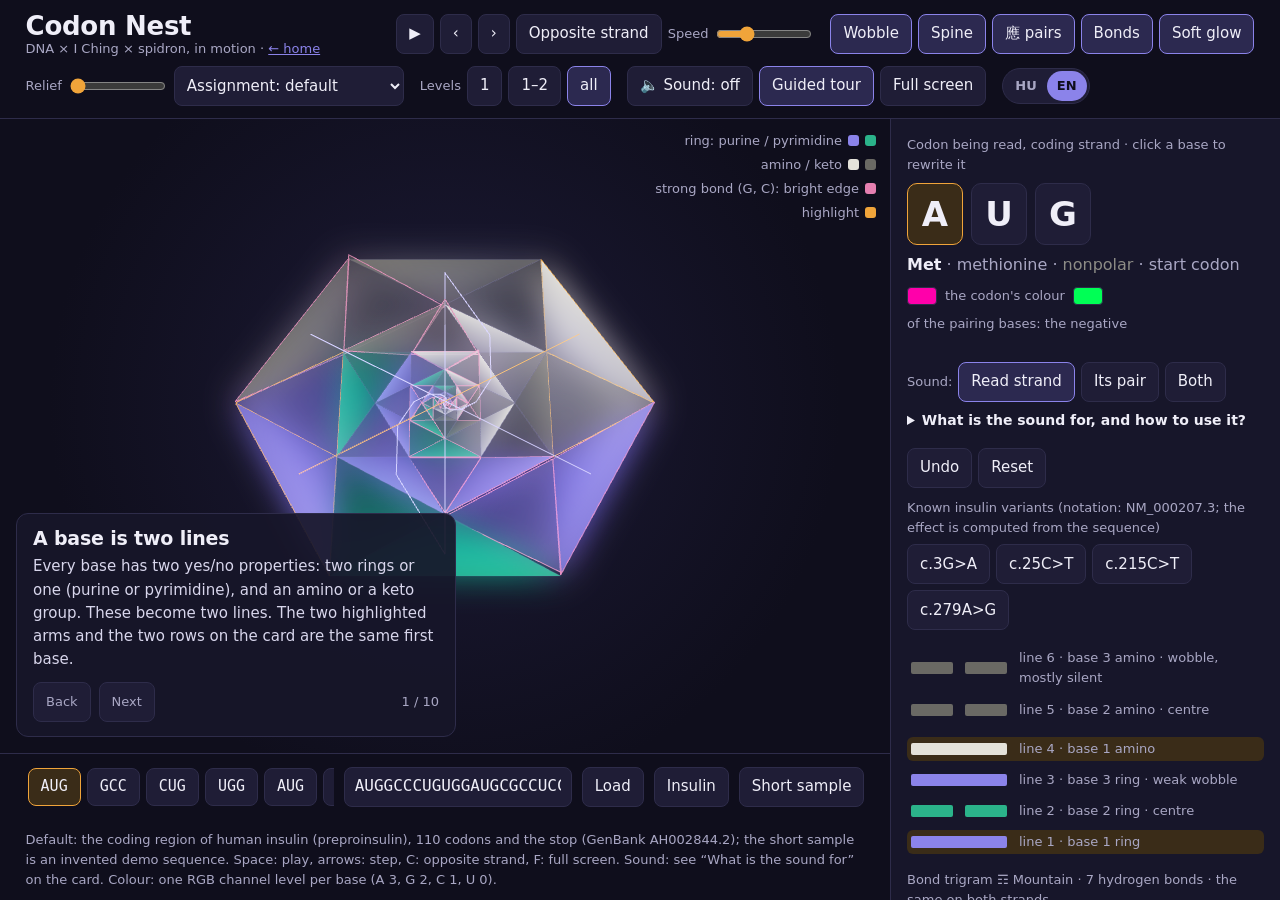
==== commit 4ba64c8b: "Kodonfészek kétnyelvű (HU/EN): sjk-lang nyelvváltó, angol hexagramnevek és hagyományos jelentések, v" ====
--- a/kodonfeszek/index.html
+++ b/kodonfeszek/index.html
@@ -3,7 +3,12 @@
 <head>
 <meta charset="utf-8">
 <meta name="viewport" content="width=device-width, initial-scale=1">
-<title>Kodonfészek</title>
+<title>Kodonfészek / Codon Nest</title>
+<script>
+(function(){var l;try{l=localStorage.getItem("sjk-lang")}catch(e){}
+if(l!=="hu"&&l!=="en")l=(navigator.language||"").toLowerCase().indexOf("hu")===0?"hu":"en";
+document.documentElement.setAttribute("data-lang",l);document.documentElement.lang=l;})();
+</script>
 <style>
 /* VOICE everyday learning explorer, calm and exact
    IDEA a light table in a dark lab: the specimen glows, the index card beside it explains
@@ -75,6 +80,10 @@
 .help{font-size:14px;color:#d8d6ec}.help summary{cursor:pointer;font-weight:600;color:var(--ink);min-height:32px}.help p,.help ul,.help ol{margin:6px 0}.help li{margin:3px 0}
 .err{font-size:13px;color:#ff8f8f;width:100%}
 .note{font-size:13px;color:var(--mute)}
+html[data-lang="hu"] .en{display:none}html[data-lang="en"] .hu{display:none}
+.langsw{display:flex;border:1px solid var(--line);border-radius:999px;padding:2px;background:var(--panel2)}
+.langsw button{border:0;min-height:30px;border-radius:999px;padding:0 10px;font-weight:600;font-size:13px;background:none;color:var(--mute)}
+.langsw button[aria-pressed=true]{background:var(--pur);color:#0f0e1c}
 @media(max-width:1000px){html,body{height:auto}.app{display:block}.stage{height:86svh;min-height:560px}.stage canvas{height:58%}.story{left:8px;right:8px;bottom:8px;max-width:none;max-height:40%;overflow:auto}aside{border-left:0;border-top:1px solid var(--line)}header h1{font-size:22px}}
 @media(max-width:600px){.legend{display:none}.base{width:48px;height:54px;font-size:28px}.story{left:8px;bottom:8px}}
 </style>
@@ -82,63 +91,64 @@
 <body>
 <div class="app">
 <header>
-<h1>Kodonfészek<small>DNS × I Ching × spidron, mozgásban</small></h1>
+<h1><span class="hu">Kodonfészek</span><span class="en">Codon Nest</span><small><span class="hu">DNS × I Ching × spidron, mozgásban</span><span class="en">DNA × I Ching × spidron, in motion</span> · <a href="../index.html"><span class="hu">← nyitóoldal</span><span class="en">← home</span></a></small></h1>
 <div class="grp">
 <button id="bPlay" aria-label="Szünet">❚❚</button>
-<button id="bPrev" aria-label="Előző kodon">‹</button>
-<button id="bNext" aria-label="Következő kodon">›</button>
-<button id="bFlip">Szemközti szál</button>
-<label class="lbl" for="spd">Sebesség</label><input type="range" id="spd" min="0.2" max="2" step="0.1" value="0.7">
+<button id="bPrev" data-aria-hu="Előző kodon" data-aria-en="Previous codon" aria-label="Előző kodon">‹</button>
+<button id="bNext" data-aria-hu="Következő kodon" data-aria-en="Next codon" aria-label="Következő kodon">›</button>
+<button id="bFlip"><span class="hu">Szemközti szál</span><span class="en">Opposite strand</span></button>
+<label class="lbl" for="spd"><span class="hu">Sebesség</span><span class="en">Speed</span></label><input type="range" id="spd" min="0.2" max="2" step="0.1" value="0.7">
 </div>
 <div class="grp">
-<button id="lWob" aria-pressed="true">Remegés</button>
-<button id="lSpine" aria-pressed="true">Gerinc</button>
-<button id="lPairs" aria-pressed="false">應-párok</button>
-<button id="lBond" aria-pressed="true">Kötés</button>
-<button id="lSoft" aria-pressed="true">Lágy fény</button>
+<button id="lWob" aria-pressed="true"><span class="hu">Remegés</span><span class="en">Wobble</span></button>
+<button id="lSpine" aria-pressed="true"><span class="hu">Gerinc</span><span class="en">Spine</span></button>
+<button id="lPairs" aria-pressed="false"><span class="hu">應-párok</span><span class="en">應 pairs</span></button>
+<button id="lBond" aria-pressed="true"><span class="hu">Kötés</span><span class="en">Bonds</span></button>
+<button id="lSoft" aria-pressed="true"><span class="hu">Lágy fény</span><span class="en">Soft glow</span></button>
 </div>
 <div class="grp">
-<label class="lbl" for="rel">Dombormű</label><input type="range" id="rel" min="0" max="0.22" step="0.01" value="0">
-<select id="mapSel" aria-label="Kiosztás">
-<option value="r00">Kiosztás: alap</option><option value="r01">amino-polaritás fordítva</option><option value="r10">gyűrű-polaritás fordítva</option><option value="r11">mindkét polaritás fordítva</option>
-<option value="a00">trigramok felcserélve</option><option value="a01">cserélve, amino fordítva</option><option value="a10">cserélve, gyűrű fordítva</option><option value="a11">cserélve, mindkettő fordítva</option>
+<label class="lbl" for="rel"><span class="hu">Dombormű</span><span class="en">Relief</span></label><input type="range" id="rel" min="0" max="0.22" step="0.01" value="0">
+<select id="mapSel" aria-label="Kiosztás / Assignment">
+<option value="r00" data-hu="Kiosztás: alap" data-en="Assignment: default">Kiosztás: alap</option><option value="r01" data-hu="amino-polaritás fordítva" data-en="amino polarity reversed">amino-polaritás fordítva</option><option value="r10" data-hu="gyűrű-polaritás fordítva" data-en="ring polarity reversed">gyűrű-polaritás fordítva</option><option value="r11" data-hu="mindkét polaritás fordítva" data-en="both polarities reversed">mindkét polaritás fordítva</option>
+<option value="a00" data-hu="trigramok felcserélve" data-en="trigrams swapped">trigramok felcserélve</option><option value="a01" data-hu="cserélve, amino fordítva" data-en="swapped, amino reversed">cserélve, amino fordítva</option><option value="a10" data-hu="cserélve, gyűrű fordítva" data-en="swapped, ring reversed">cserélve, gyűrű fordítva</option><option value="a11" data-hu="cserélve, mindkettő fordítva" data-en="swapped, both reversed">cserélve, mindkettő fordítva</option>
 </select>
 </div>
 <div class="grp">
-<span class="lbl">Szintek</span>
+<span class="lbl"><span class="hu">Szintek</span><span class="en">Levels</span></span>
 <button class="tier" data-t="1" aria-pressed="false">1</button>
 <button class="tier" data-t="2" aria-pressed="false">1–2</button>
-<button class="tier" data-t="3" aria-pressed="true">mind</button>
+<button class="tier" data-t="3" aria-pressed="true"><span class="hu">mind</span><span class="en">all</span></button>
 </div>
 <div class="grp">
 <button id="bSnd" aria-pressed="false">🔈 Hang: ki</button>
-<button id="bStory" aria-pressed="true">Vezetett út</button>
-<button id="bFull">Teljes képernyő</button>
-</div>
+<button id="bStory" aria-pressed="true"><span class="hu">Vezetett út</span><span class="en">Guided tour</span></button>
+<button id="bFull"><span class="hu">Teljes képernyő</span><span class="en">Full screen</span></button>
+</div>
+<div class="langsw" role="group" aria-label="Nyelv / Language"><button type="button" data-l="hu">HU</button><button type="button" data-l="en">EN</button></div>
 </header>
 
 <div class="stage" id="stage">
 <div class="legend">
-<span>gyűrű: purin / pirimidin<i style="background:var(--pur)"></i><i style="background:var(--tea)"></i></span>
+<span><span class="hu">gyűrű: purin / pirimidin</span><span class="en">ring: purine / pyrimidine</span><i style="background:var(--pur)"></i><i style="background:var(--tea)"></i></span>
 <span>amino / keto<i style="background:var(--up1)"></i><i style="background:var(--up0)"></i></span>
-<span>erős kötés (G, C): fényes él<i style="background:#e57fb0"></i></span>
-<span>kiemelés<i style="background:var(--amb)"></i></span>
+<span><span class="hu">erős kötés (G, C): fényes él</span><span class="en">strong bond (G, C): bright edge</span><i style="background:#e57fb0"></i></span>
+<span><span class="hu">kiemelés</span><span class="en">highlight</span><i style="background:var(--amb)"></i></span>
 </div>
 <div class="story" id="story">
 <h3 id="sT"></h3>
 <p id="sX"></p>
-<div class="nav"><button id="sPrev">Vissza</button><button id="sNext">Tovább</button><span id="sN"></span></div>
+<div class="nav"><button id="sPrev"><span class="hu">Vissza</span><span class="en">Back</span></button><button id="sNext"><span class="hu">Tovább</span><span class="en">Next</span></button><span id="sN"></span></div>
 </div>
 </div>
 
 <div class="ribbon">
-<div class="chips" id="chips" aria-label="Szekvencia kodonjai"></div>
-<input type="text" id="seq" value="[base64]" aria-label="Szekvencia" style="flex:1 1 220px">
-<button id="bLoad">Betöltés</button>
-<button id="pIns">Inzulin</button>
-<button id="pDemo">Rövid minta</button>
+<div class="chips" id="chips" aria-label="Kodonok / Codons"></div>
+<input type="text" id="seq" value="[base64]" aria-label="Szekvencia / Sequence" style="flex:1 1 220px">
+<button id="bLoad"><span class="hu">Betöltés</span><span class="en">Load</span></button>
+<button id="pIns"><span class="hu">Inzulin</span><span class="en">Insulin</span></button>
+<button id="pDemo"><span class="hu">Rövid minta</span><span class="en">Short sample</span></button>
 <div class="err" id="err"></div>
-<div class="note">Alapértelmezés: az emberi inzulin (preproinzulin) kódoló szakasza, 110 kodon és a stop (GenBank AH002844.2); a rövid minta kitalált bemutatósor. Szóköz: lejátszás, nyilak: léptetés, C: szemközti szál, F: teljes képernyő. Hang: a kártyán a „Mire jó a hang” részben. Szín: bázisonként egy RGB-csatorna (A 3, G 2, C 1, U 0).</div>
+<div class="note"><span class="hu">Alapértelmezés: az emberi inzulin (preproinzulin) kódoló szakasza, 110 kodon és a stop (GenBank AH002844.2); a rövid minta kitalált bemutatósor. Szóköz: lejátszás, nyilak: léptetés, C: szemközti szál, F: teljes képernyő. Hang: a kártyán a „Mire jó a hang” részben. Szín: bázisonként egy RGB-csatorna (A 3, G 2, C 1, U 0).</span><span class="en">Default: the coding region of human insulin (preproinsulin), 110 codons and the stop (GenBank AH002844.2); the short sample is an invented demo sequence. Space: play, arrows: step, C: opposite strand, F: full screen. Sound: see “What is the sound for” on the card. Colour: one RGB channel level per base (A 3, G 2, C 1, U 0).</span></div>
 </div>
 
 <aside>
@@ -148,8 +158,8 @@
 <div class="aa" id="aa" style="margin-top:8px"></div>
 <div class="sw" id="sw"></div>
 <div class="report" id="report"></div>
-<div class="grp" style="margin-top:6px"><span class="lbl">Hang:</span><button class="smode" data-m="read" aria-pressed="true">Olvasott szál</button><button class="smode" data-m="pair" aria-pressed="false">Párja</button><button class="smode" data-m="both" aria-pressed="false">Mindkettő</button></div>
-<details class="help" style="margin-top:8px"><summary>Mire jó a hang, és hogyan használd?</summary>
+<div class="grp" style="margin-top:6px"><span class="lbl"><span class="hu">Hang:</span><span class="en">Sound:</span></span><button class="smode" data-m="read" aria-pressed="true"><span class="hu">Olvasott szál</span><span class="en">Read strand</span></button><button class="smode" data-m="pair" aria-pressed="false"><span class="hu">Párja</span><span class="en">Its pair</span></button><button class="smode" data-m="both" aria-pressed="false"><span class="hu">Mindkettő</span><span class="en">Both</span></button></div>
+<details class="help hu" style="margin-top:8px"><summary>Mire jó a hang, és hogyan használd?</summary>
 <p>A hang a kodon szerkezetét teszi hallhatóvá, hogy a kép nélkül, fül alapján is követni tudd. Jelölés, nem fizikai kapcsolat: a DNS-re nem hat, és nem gyógyít.</p>
 <p><b>Indítás:</b> kapcsold be a fejlécben a Hang gombot, majd lépkedj a nyilakkal vagy a ‹ › gombokkal. Minden lépésnél megszólal a kodon három hangja. Végig halkan szól egy mély D: ez a tükörtengely.</p>
 <ul>
@@ -168,8 +178,27 @@
 <p>Lejátszás közben a háttérben √3 arányú Shepard-hang szól: a fészek nagyításának hangja, amely mindig emelkedik, mégis önmagába tér vissza.</p>
 <p class="note">A ±2 és ±7 félhangos távolság választás; a szerkezet más szimmetrikus hangközökkel is ugyanígy működne.</p>
 </details>
-<div class="grp" style="margin-top:6px"><button id="bUndo">Visszavonás</button><button id="bReset">Alaphelyzet</button></div>
-<div class="lbl" style="margin-top:10px">Ismert inzulinváltozatok (jelölés: NM_000207.3; a hatást a szekvenciából számolja)</div>
+<details class="help en" style="margin-top:8px"><summary>What is the sound for, and how to use it?</summary>
+<p>The sound makes the structure of the codon audible, so you can follow it by ear, without the picture. It is notation, not a physical link: it does not act on DNA and it does not heal.</p>
+<p><b>Start:</b> switch on the Sound button in the header, then step with the arrow keys or the ‹ › buttons. At each step the codon's three notes sound. A low D sounds softly throughout: that is the mirror axis.</p>
+<ul>
+<li><b>Above or below the axis:</b> purine (A, G) or pyrimidine (C, U).</li>
+<li><b>Near to or far from the axis:</b> a strong (G, C, three bonds) or weak (A, U, two bonds) base.</li>
+<li><b>Two long notes, one short:</b> changing one of the first two bases almost always gives another amino acid (96 and 100%), changing the third rarely does (31%).</li>
+<li><b>A trembling third note:</b> the place of the looser wobble pairing (switch it with the Wobble button).</li>
+<li><b>If the middle note is the lowest (the note G, i.e. base U):</b> the amino acid is always hydrophobic, 16 codons out of 16.</li>
+</ul>
+<p><b>Three experiments:</b></p>
+<ol>
+<li><b>Both:</b> the two strands sound together, left and right. A narrow interval (major third) marks a strong pair, a wide one (major ninth) a weak pair. These three intervals are the bond trigram, the same on both strands.</li>
+<li><b>Mutation:</b> click the third base. If the note stays on the same side of the axis (U↔C or A↔G), the amino acid almost always stays the same (60 of 64 codons). If it jumps to the other side (U↔G or C↔A), it changes about every second time (30 of 64).</li>
+<li><b>Opposite strand:</b> after pressing the button the melody plays as a crab mirror: mirrored and backwards, as the other strand is read in its own direction.</li>
+</ol>
+<p>During playback a √3-ratio Shepard tone sounds in the background: the sound of the nest's zoom, always rising yet returning to itself.</p>
+<p class="note">The ±2 and ±7 semitone distances are a choice; the structure would work the same with other symmetric intervals.</p>
+</details>
+<div class="grp" style="margin-top:6px"><button id="bUndo"><span class="hu">Visszavonás</span><span class="en">Undo</span></button><button id="bReset"><span class="hu">Alaphelyzet</span><span class="en">Reset</span></button></div>
+<div class="lbl" style="margin-top:10px"><span class="hu">Ismert inzulinváltozatok (jelölés: NM_000207.3; a hatást a szekvenciából számolja)</span><span class="en">Known insulin variants (notation: NM_000207.3; the effect is computed from the sequence)</span></div>
 <div class="grp" id="vars" style="margin-top:6px"></div>
 </div>
 <div class="hex" id="hex"></div>
@@ -177,18 +206,18 @@
 <div><h2 class="hname" id="hname"></h2></div>
 <ul class="tiers" id="tiers"></ul>
 <div>
-<div class="lbl" style="margin-bottom:6px">A 64 kodon: oszlop az alsó, sor a felső trigram (Fu Xi-sorrend). Kattintásra beírja a kodont.</div>
+<div class="lbl" style="margin-bottom:6px"><span class="hu">A 64 kodon: oszlop az alsó, sor a felső trigram (Fu Xi-sorrend). Kattintásra beírja a kodont.</span><span class="en">The 64 codons: column = lower, row = upper trigram (Fu Xi order). Click to enter that codon.</span></div>
 <div class="map" id="map"></div>
 <div class="note" id="mapInfo" style="margin-top:6px">&nbsp;</div>
 </div>
 <div>
-<div class="lbl">Összehasonlítás egy második szekvenciával, kodononként</div>
-<input type="text" id="seqB" aria-label="Második szekvencia" style="width:100%;margin-top:6px" placeholder="AUGGCU...">
-<div class="grp" style="margin-top:6px"><button id="bSyn">Szinonim átirat készítése</button><button id="bCmp">Összehasonlítás</button></div>
+<div class="lbl"><span class="hu">Összehasonlítás egy második szekvenciával, kodononként</span><span class="en">Compare with a second sequence, codon by codon</span></div>
+<input type="text" id="seqB" aria-label="Második szekvencia / Second sequence" style="width:100%;margin-top:6px" placeholder="AUGGCU...">
+<div class="grp" style="margin-top:6px"><button id="bSyn"><span class="hu">Szinonim átirat készítése</span><span class="en">Make a synonymous rewrite</span></button><button id="bCmp"><span class="hu">Összehasonlítás</span><span class="en">Compare</span></button></div>
 <div class="err" id="errB"></div>
 <div id="cmp" class="note"></div>
 </div>
-<div class="note">Minden név és szint a <a href="data/">data mappa</a> CSV-tábláiból való (leírás: <a href="README.md">README</a>). Spidron: Erdély Dániel geometriája.</div>
+<div class="note"><span class="hu">Minden név és szint a <a href="data/">data mappa</a> CSV-tábláiból való (leírás: <a href="README.md">README</a>). Spidron: Erdély Dániel geometriája.</span><span class="en">All names and levels come from the CSV tables in the <a href="data/">data folder</a> (description: <a href="README.md">README</a>, in Hungarian). Spidron: the geometry of Dániel Erdély.</span></div>
 </aside>
 </div>
 
@@ -201,11 +230,16 @@
 const HU=['A teremtő','A befogadó','Kezdeti nehézség','Ifjúi balgaság','Várakozás','Viszály','A sereg','Összetartás','A kicsi szelídítő ereje','Fellépés','Béke','Pangás','Közösség az emberekkel','Nagy birtoklás','Szerénység','Lelkesedés','Követés','A megromlott helyrehozása','Közeledés','Szemlélődés','Átharapás','Kecsesség','Szétesés','Visszatérés','Ártatlanság','A nagy szelídítő ereje','Táplálás','A nagy túlsúlya','A mélység','A tapadó','Hatás','Tartósság','Visszavonulás','A nagy ereje','Haladás','A fény elsötétülése','A család','Ellentét','Akadály','Felszabadulás','Csökkenés','Gyarapodás','Áttörés','Találkozás','Gyülekezés','Felemelkedés','Szorongattatás','A kút','Forradalom','Az üst','A felrázó','A nyugalom','Fokozatos fejlődés','A férjhez menő leány','Bőség','A vándor','A szelíd','A derűs','Szétoszlás','Korlátozás','Belső igazság','A kicsi túlsúlya','Beteljesülés után','Beteljesülés előtt'];
 const ZH=["乾", "坤", "屯", "蒙", "需", "訟", "師", "比", "小畜", "履", "泰", "否", "同人", "大有", "謙", "豫", "隨", "蠱", "臨", "觀", "噬嗑", "賁", "剝", "復", "無妄", "大畜", "頤", "大過", "坎", "離", "咸", "恆", "遯", "大壯", "晉", "明夷", "家人", "睽", "蹇", "解", "損", "益", "夬", "姤", "萃", "升", "困", "井", "革", "鼎", "震", "艮", "漸", "歸妹", "豐", "旅", "巽", "兌", "渙", "節", "中孚", "小過", "既濟", "未濟"];
 const GL=["teremtő erő, kitartó cselekvés", "befogadás, odaadó követés", "nehéz kezdet, csírázás", "tapasztalatlanság, tanulás", "türelmes várakozás", "vita, peres ügy", "fegyelem, szervezett sokaság", "összefogás, szövetség", "a kis erő visszatart, finom fékezés", "óvatos lépés, helyes viselkedés", "béke, ég és föld összhangja", "megrekedés, elzáródás", "közösség, egyetértés", "bőséges birtoklás", "szerénység", "lelkesedés, készenlét", "követés, alkalmazkodás", "a megromlott helyrehozása", "közeledés, felügyelet", "szemlélődés, rálátás", "átharapás, az akadály eltávolítása", "díszítés, kecsesség", "lehámlás, szétesés", "visszatérés, fordulópont", "ártatlanság, a váratlan", "a nagy erő felhalmozása", "táplálás, gondoskodás", "túlterhelés, a nagy túlsúlya", "mélység, ismétlődő veszély", "tapadó fény, világosság", "kölcsönös hatás, vonzás", "tartósság, állandóság", "visszavonulás", "a nagy ereje", "haladás, felkelő nap", "a fény elsötétülése", "család, háznép", "ellentét, eltávolodás", "akadály, nehéz út", "feloldás, megkönnyebbülés", "csökkenés, lemondás", "gyarapodás", "áttörés, határozott döntés", "váratlan találkozás", "gyülekezés", "felemelkedés", "szorongatottság, kimerülés", "kút, közös forrás", "gyökeres változás", "üst, átalakítás és táplálás", "megrázkódtatás, mennydörgés", "nyugalom, megállás", "fokozatos fejlődés", "a férjhez menő leány, alárendelt helyzet", "bőség, tetőpont", "vándor, úton lét", "szelíd behatolás, szél", "derű, öröm", "szétoszlás, feloldódás", "korlátozás, mérték", "belső igazság, bizalom", "a kicsi túlsúlya, apró lépések", "beteljesülés után, rend", "beteljesülés előtt, átmenet"];
-const TRI={7:['☰','Ég'],6:['☱','Tó'],5:['☲','Tűz'],4:['☳','Mennydörgés'],3:['☴','Szél'],2:['☵','Víz'],1:['☶','Hegy'],0:['☷','Föld']};
+const L=()=>document.documentElement.getAttribute('data-lang')==='en'?'en':'hu',T=(hu,en)=>L()==='en'?en:hu;
+const HU_EN=["Creative", "Receptive", "Difficulty at the Beginning", "Youthful Folly", "Waiting", "Conflict", "The Army", "Holding Together", "Small Taming", "Treading", "Peace", "Standstill", "Fellowship", "Great Possession", "Modesty", "Enthusiasm", "Following", "Repairing the Spoiled", "Approach", "Contemplation", "Biting Through", "Grace", "Splitting Apart", "Return", "Innocence", "Great Taming", "Nourishment", "Great Exceeding", "The Abysmal", "The Clinging", "Influence", "Duration", "Retreat", "Great Power", "Progress", "Darkening of the Light", "The Family", "Opposition", "Obstruction", "Deliverance", "Decrease", "Increase", "Breakthrough", "Coming to Meet", "Gathering", "Pushing Upward", "Oppression", "The Well", "Revolution", "The Cauldron", "The Arousing", "Keeping Still", "Gradual Development", "The Marrying Maiden", "Abundance", "The Wanderer", "The Gentle", "The Joyous", "Dispersion", "Limitation", "Inner Truth", "Small Exceeding", "After Completion", "Before Completion"];
+const GL_EN=["creative force, persistent action", "receptivity, devoted following", "difficult beginning, sprouting", "inexperience, learning", "patient waiting", "dispute, lawsuit", "discipline, an organised multitude", "union, alliance", "the small restrains, gentle braking", "careful step, right conduct", "peace, harmony of heaven and earth", "stagnation, closing off", "fellowship, agreement", "abundant possession", "modesty", "enthusiasm, readiness", "following, adapting", "repairing what has been spoiled", "approach, oversight", "contemplation, overview", "biting through, removing the obstacle", "adornment, grace", "peeling off, falling apart", "return, turning point", "innocence, the unexpected", "accumulating great strength", "nourishment, care", "overload, preponderance of the great", "the abyss, repeated danger", "clinging light, clarity", "mutual influence, attraction", "duration, constancy", "retreat", "the power of the great", "progress, the rising sun", "darkening of the light", "family, household", "opposition, estrangement", "obstruction, a hard road", "release, relief", "decrease, renunciation", "increase", "breakthrough, firm decision", "unexpected meeting", "gathering", "pushing upward", "oppression, exhaustion", "the well, a shared source", "radical change", "the cauldron, transformation and nourishment", "shock, thunder", "stillness, stopping", "gradual development", "the marrying maiden, a subordinate position", "abundance, zenith", "the wanderer, being on the road", "gentle penetration, wind", "joy, cheerfulness", "dispersion, dissolving", "limitation, measure", "inner truth, trust", "small preponderance, small steps", "after completion, order", "before completion, transition"];
+const TRI={7:['☰','Ég','Heaven'],6:['☱','Tó','Lake'],5:['☲','Tűz','Fire'],4:['☳','Mennydörgés','Thunder'],3:['☴','Szél','Wind'],2:['☵','Víz','Water'],1:['☶','Hegy','Mountain'],0:['☷','Föld','Earth']};
+const TN=k=>T(TRI[k][1],TRI[k][2]),HN=n=>T(HU[n-1],HU_EN[n-1]),GLN=n=>T(GL[n-1],GL_EN[n-1]);
 const AAS='FFLLSSSSYY**CC*WLLLLPPPPHHQQRRRRIIIMTTTTNNKKSSRRVVVVAAAADDEEGGGG';
-const A3={F:['Phe','fenilalanin'],L:['Leu','leucin'],S:['Ser','szerin'],Y:['Tyr','tirozin'],'*':['Stop','stopjel'],C:['Cys','cisztein'],W:['Trp','triptofán'],P:['Pro','prolin'],H:['His','hisztidin'],Q:['Gln','glutamin'],R:['Arg','arginin'],I:['Ile','izoleucin'],M:['Met','metionin'],T:['Thr','treonin'],N:['Asn','aszparagin'],K:['Lys','lizin'],V:['Val','valin'],A:['Ala','alanin'],D:['Asp','aszparaginsav'],E:['Glu','glutaminsav'],G:['Gly','glicin']};
-const GRP=a=>'AVLIPFMWG'.includes(a)?['apoláris','#8d8c86']:'STCYNQ'.includes(a)?['poláris','#2bb38a']:'KRH'.includes(a)?['bázikus','#4f9cf0']:'DE'.includes(a)?['savas','#f07a4f']:['stop','#ef5b5b'];
-const POET={UUU:'Az elsőként megfejtett kodon (1961: poli-U → fenilalanin), és a csupa jin hexagram.',AAA:'Csupa jang: A teremtő. A poli-A a korai kísérletekben lizint adott.',CCC:'12. Pangás: a prolin megtöri a fehérjék α-hélixét.',GGG:'11. Béke, a CCC (12. Pangás) teljes ellentéte.'};
+const A3={F:['Phe','fenilalanin','phenylalanine'],L:['Leu','leucin','leucine'],S:['Ser','szerin','serine'],Y:['Tyr','tirozin','tyrosine'],'*':['Stop','stopjel','stop signal'],C:['Cys','cisztein','cysteine'],W:['Trp','triptofán','tryptophan'],P:['Pro','prolin','proline'],H:['His','hisztidin','histidine'],Q:['Gln','glutamin','glutamine'],R:['Arg','arginin','arginine'],I:['Ile','izoleucin','isoleucine'],M:['Met','metionin','methionine'],T:['Thr','treonin','threonine'],N:['Asn','aszparagin','asparagine'],K:['Lys','lizin','lysine'],V:['Val','valin','valine'],A:['Ala','alanin','alanine'],D:['Asp','aszparaginsav','aspartic acid'],E:['Glu','glutaminsav','glutamic acid'],G:['Gly','glicin','glycine']};
+const AN=a=>T(A3[a][1],A3[a][2]);
+const GRP=a=>'AVLIPFMWG'.includes(a)?[T('apoláris','nonpolar'),'#8d8c86']:'STCYNQ'.includes(a)?[T('poláris','polar'),'#2bb38a']:'KRH'.includes(a)?[T('bázikus','basic'),'#4f9cf0']:'DE'.includes(a)?[T('savas','acidic'),'#f07a4f']:['stop','#ef5b5b'];
+const POET={UUU:['Az elsőként megfejtett kodon (1961: poli-U → fenilalanin), és a csupa jin hexagram.','The first codon ever deciphered (1961: poly-U → phenylalanine), and the all-yin hexagram.'],AAA:['Csupa jang: A teremtő. A poli-A a korai kísérletekben lizint adott.','All yang: The Creative. Poly-A gave lysine in the early experiments.'],CCC:['12. Pangás: a prolin megtöri a fehérjék α-hélixét.','12. Standstill: proline breaks the α-helix of proteins.'],GGG:['11. Béke, a CCC (12. Pangás) teljes ellentéte.','11. Peace, the complete opposite of CCC (12. Standstill).']};
 const CH={A:{r:1,a:1},G:{r:1,a:0},C:{r:0,a:1},U:{r:0,a:0}},MP={low:'r',pr:0,pa:0},upP=()=>MP.low==='r'?'a':'r',pol=p=>p==='r'?MP.pr:MP.pa,rb=b=>[CH[b][MP.low]^pol(MP.low),CH[b][upP()]^pol(upP())],lprop=j=>j<=3?MP.low:upP(),isDef=()=>MP.low==='r'&&!MP.pr&&!MP.pa,CP={A:'U',U:'A',G:'C',C:'G'},CYC={A:'G',G:'C',C:'U',U:'A'};
 const aaL=c=>AAS['UCAG'.indexOf(c[0])*16+'UCAG'.indexOf(c[1])*4+'UCAG'.indexOf(c[2])];
 const lines=c=>{const r=[...c].map(rb);return[r[0][0],r[1][0],r[2][0],r[0][1],r[1][1],r[2][1]]};
@@ -271,28 +305,28 @@
 function hiLines(){const s=new Set(hiBase<0?[]:[hiBase+1,hiBase+4]);return s}
 
 function card(){const c=shown(),l=lines(c),[lo,up]=tri(l),n=hn(l),a=aaL(c),g=GRP(a),hs=hiLines();
-$('strand').textContent=(comp?'Olvasott kodon, szemközti szál a saját irányában':'Olvasott kodon, kódoló szál')+' · kattints egy bázisra az átíráshoz';
-$('bases').innerHTML=[...c].map((b,i)=>`<button class="base${hiBase===i?' hi':''}" data-i="${i}" aria-label="${i+1}. bázis: ${b}, átírás">${b}</button>`).join('');
-$('aa').innerHTML=`<b>${A3[a][0]}</b> · ${A3[a][1]} · <span style="color:${g[1]}">${g[0]}</span>${c==='AUG'&&!comp?' · startkodon':''}`;
+$('strand').textContent=(comp?T('Olvasott kodon, szemközti szál a saját irányában','Codon being read, opposite strand in its own direction'):T('Olvasott kodon, kódoló szál','Codon being read, coding strand'))+T(' · kattints egy bázisra az átíráshoz',' · click a base to rewrite it');
+$('bases').innerHTML=[...c].map((b,i)=>`<button class="base${hiBase===i?' hi':''}" data-i="${i}" aria-label="${T(`${i+1}. bázis: ${b}, átírás`,`base ${i+1}: ${b}, rewrite`)}">${b}</button>`).join('');
+$('aa').innerHTML=`<b>${A3[a][0]}</b> · ${AN(a)} · <span style="color:${g[1]}">${g[0]}</span>${c==='AUG'&&!comp?T(' · startkodon',' · start codon'):''}`;
 $('report').textContent=report;
 const lv={A:3,G:2,C:1,U:0},rgb=[...c].map(b=>lv[b]*85);
-$('sw').innerHTML=`<span style="background:rgb(${rgb})"></span>a kodon színe<span style="background:rgb(${rgb.map(v=>255-v)})"></span>a párosodó bázisoké: a negatív`;
-const pn=q=>q==='r'?'gyűrű':'amino',lab=[1,2,3,4,5,6].map(j=>`${(j-1)%3+1}. bázis ${pn(lprop(j))}`),sl=MP.low==='r'?6:3,wl=9-sl;
+$('sw').innerHTML=`<span style="background:rgb(${rgb})"></span>${T('a kodon színe',"the codon's colour")}<span style="background:rgb(${rgb.map(v=>255-v)})"></span>${T('a párosodó bázisoké: a negatív','of the pairing bases: the negative')}`;
+const pn=q=>q==='r'?T('gyűrű','ring'):'amino',lab=[1,2,3,4,5,6].map(j=>T(`${(j-1)%3+1}. bázis ${pn(lprop(j))}`,`base ${(j-1)%3+1} ${pn(lprop(j))}`)),sl=MP.low==='r'?6:3,wl=9-sl;
 $('hex').innerHTML=l.map((b,i)=>{const col=COLH(i+1,b),bar=b?`<span style="background:${col}"></span>`:`<span style="background:${col}"></span><span style="background:${col}"></span>`;
-return `<div data-l="${i+1}" class="row${hs.has(i+1)?' hi':''}${i===3?' gap':''}"><div class="bar">${bar}</div><em>${i+1}. vonal · ${lab[i]}${i===1||i===4?' · közép':''}${i+1===sl?' · wobble, többnyire néma':i+1===wl?' · gyenge wobble':''}</em></div>`}).join('');
-$('hname').innerHTML=`${n}. ${ZH[n-1]} ${NM[n-1]}: ${HU[n-1]}<small>Hagyományos jelentés: ${GL[n-1]}.<br>${up===lo?'Kettőzött '+TRI[up][1].toLowerCase():TRI[up][1]+(TRI[lo][1]==='Ég'?' az ':' a ')+TRI[lo][1].toLowerCase()+' fölött'} · lent ${TRI[lo][0]} ${TRI[lo][1]}, fent ${TRI[up][0]} ${TRI[up][1]}</small>`;
+return `<div data-l="${i+1}" class="row${hs.has(i+1)?' hi':''}${i===3?' gap':''}"><div class="bar">${bar}</div><em>${T(`${i+1}. vonal`,`line ${i+1}`)} · ${lab[i]}${i===1||i===4?T(' · közép',' · centre'):''}${i+1===sl?T(' · wobble, többnyire néma',' · wobble, mostly silent'):i+1===wl?T(' · gyenge wobble',' · weak wobble'):''}</em></div>`}).join('');
+$('hname').innerHTML=`${n}. ${ZH[n-1]} ${NM[n-1]}: ${HN(n)}<small>${T('Hagyományos jelentés','Traditional meaning')}: ${GLN(n)}.<br>${L()==='en'?(up===lo?'Doubled '+TRI[up][2].toLowerCase():TRI[up][2]+' over '+TRI[lo][2].toLowerCase()):(up===lo?'Kettőzött '+TRI[up][1].toLowerCase():TRI[up][1]+(TRI[lo][1]==='Ég'?' az ':' a ')+TRI[lo][1].toLowerCase()+' fölött')} · ${T('lent','below')} ${TRI[lo][0]} ${TN(lo)}, ${T('fent','above')} ${TRI[up][0]} ${TN(up)}</small>`;
 const bb=[...c].map(b=>'GC'.includes(b)?1:0),bt=bb[0]*4+bb[1]*2+bb[2];
-$('bond').innerHTML=`<div class="lbl">Kötés-trigram ${TRI[bt][0]} ${TRI[bt][1]} · ${6+bb[0]+bb[1]+bb[2]} hidrogénkötés · a két szálon ugyanaz</div><div class="hex" style="margin-top:6px">`+bb.map((b,i)=>`<div class="row"><div class="bar">${b?'<span style="background:#e57fb0"></span>':'<span style="background:#7a4a62"></span><span style="background:#7a4a62"></span>'}</div><em>${i+1}. bázis · ${b?'erős, 3 kötés':'gyenge, 2 kötés'}</em></div>`).join('')+'</div>';
-const inv=hn(l.map(x=>1-x)),c6=c.slice(0,2)+{U:'C',C:'U',A:'G',G:'A'}[c[2]],a6=aaL(c6),T=[];
-T.push([1,`A szemközti szál minden vonalat megfordít: ${inv}. ${NM[inv-1]} (${HU[inv-1]}).`]);
-T.push([1,'Hangban a másik szál a saját irányában olvasva a motívum rák-tükre; színben a negatív.']);
-T.push([1,`Kötés-trigram ${TRI[bt][0]} ${TRI[bt][1]}: bázisonként a két vonal „kizáró vagy"-a, a hidrogénkötés ereje. A párosodás nem változtat rajta, ezért a két szálon közös (a másik irányból olvasva fordított sorrendben).`]);
-T.push([1,`Bázisonként két vonal: az 1–4., 2–5., 3–6. pár; a fészekben két szemközti kar.`]);
-if(c[1]==='U')T.push([2,'A középső bázis U (a 2. és az 5. vonal), ezért az aminosav víztaszító. A tény a genetikai kódé; hogy éppen a két középső vonalra esik, az az elrendezésből következik.']);
-if(!isDef())T.push([1,'Ez nem az alapkiosztás: a hexagramok mások, a szerkezet ugyanaz. A költői megjegyzések csak az alapkiosztásban állnak.']);
-T.push([2,a6===a?`A ${sl}. vonal néma: ${c6} is ${A3[a][0]}.`:`Itt a ${sl}. vonal kivételesen számít: ${c6} → ${A3[a6][0]}.`]);
-if(POET[c]&&isDef())T.push([3,POET[c]]);
-$('tiers').innerHTML=T.filter(x=>x[0]<=tierMax).map(x=>`<li><span class="tag t${x[0]}">${x[0]}. szint</span>${x[1]}</li>`).join('');
+$('bond').innerHTML=`<div class="lbl">${T('Kötés-trigram','Bond trigram')} ${TRI[bt][0]} ${TN(bt)} · ${6+bb[0]+bb[1]+bb[2]} ${T('hidrogénkötés · a két szálon ugyanaz','hydrogen bonds · the same on both strands')}</div><div class="hex" style="margin-top:6px">`+bb.map((b,i)=>`<div class="row"><div class="bar">${b?'<span style="background:#e57fb0"></span>':'<span style="background:#7a4a62"></span><span style="background:#7a4a62"></span>'}</div><em>${T(`${i+1}. bázis`,`base ${i+1}`)} · ${b?T('erős, 3 kötés','strong, 3 bonds'):T('gyenge, 2 kötés','weak, 2 bonds')}</em></div>`).join('')+'</div>';
+const inv=hn(l.map(x=>1-x)),c6=c.slice(0,2)+{U:'C',C:'U',A:'G',G:'A'}[c[2]],a6=aaL(c6),TT=[];
+TT.push([1,T(`A szemközti szál minden vonalat megfordít: ${inv}. ${NM[inv-1]} (${HU[inv-1]}).`,`The opposite strand flips every line: ${inv}. ${NM[inv-1]} (${HU_EN[inv-1]}).`)]);
+TT.push([1,T('Hangban a másik szál a saját irányában olvasva a motívum rák-tükre; színben a negatív.','In sound the other strand, read in its own direction, is the crab mirror of the motif; in colour, the negative.')]);
+TT.push([1,T(`Kötés-trigram ${TRI[bt][0]} ${TRI[bt][1]}: bázisonként a két vonal „kizáró vagy"-a, a hidrogénkötés ereje. A párosodás nem változtat rajta, ezért a két szálon közös (a másik irányból olvasva fordított sorrendben).`,`Bond trigram ${TRI[bt][0]} ${TRI[bt][2]}: per base the “exclusive or” of the two lines, the strength of the hydrogen bond. Pairing does not change it, so both strands share it (read from the other direction, in reverse order).`)]);
+TT.push([1,T(`Bázisonként két vonal: az 1–4., 2–5., 3–6. pár; a fészekben két szemközti kar.`,`Two lines per base: the pairs 1–4, 2–5, 3–6; in the nest, two opposite arms.`)]);
+if(c[1]==='U')TT.push([2,T('A középső bázis U (a 2. és az 5. vonal), ezért az aminosav víztaszító. A tény a genetikai kódé; hogy éppen a két középső vonalra esik, az az elrendezésből következik.','The middle base is U (lines 2 and 5), so the amino acid is hydrophobic. The fact belongs to the genetic code; that it falls on the two middle lines follows from the arrangement.')]);
+if(!isDef())TT.push([1,T('Ez nem az alapkiosztás: a hexagramok mások, a szerkezet ugyanaz. A költői megjegyzések csak az alapkiosztásban állnak.','This is not the default assignment: the hexagrams differ, the structure is the same. The poetic notes appear only in the default assignment.')]);
+TT.push([2,a6===a?T(`A ${sl}. vonal néma: ${c6} is ${A3[a][0]}.`,`Line ${sl} is silent: ${c6} is also ${A3[a][0]}.`):T(`Itt a ${sl}. vonal kivételesen számít: ${c6} → ${A3[a6][0]}.`,`Here line ${sl} exceptionally matters: ${c6} → ${A3[a6][0]}.`)]);
+if(POET[c]&&isDef())TT.push([3,T(POET[c][0],POET[c][1])]);
+$('tiers').innerHTML=TT.filter(x=>x[0]<=tierMax).map(x=>`<li><span class="tag t${x[0]}">${T(`${x[0]}. szint`,`level ${x[0]}`)}</span>${x[1]}</li>`).join('');
 $('chips').innerHTML=cods.map((k,i)=>`<button class="chip${i===cur()?' cur':''}" data-k="${i}">${k}</button>`).join('');
 const bx=$('chips'),cc=bx.querySelector('.cur');if(cc)bx.scrollLeft=cc.offsetLeft-bx.offsetLeft-bx.clientWidth/2+cc.clientWidth/2;
 map()}
@@ -306,7 +340,7 @@
 function edit(pos,newShown){const c=shown();const coding=comp?rc(newShown):newShown;const i=cur(),old=cods[i];if(coding===old)return;
 undo.push([i,old]);cods[i]=coding;const a0=aaL(comp?rc(old):old),a1=aaL(newShown),l0=lines(comp?rc(old):old),l1=lines(newShown);
 const fl=l0.map((v,k)=>v!==l1[k]?k+1:0).filter(Boolean);
-report=`${comp?rc(old):old} → ${newShown}: ${fl.length?fl.join(' és ')+'. vonal fordult':'nincs vonalváltozás'}; ${A3[a0][0]} → ${A3[a1][0]}${a0===a1?' (néma)':''}`;
+report=`${comp?rc(old):old} → ${newShown}: ${fl.length?T(fl.join(' és ')+'. vonal fordult',(fl.length>1?'lines ':'line ')+fl.join(' and ')+' flipped'):T('nincs vonalváltozás','no line change')}; ${A3[a0][0]} → ${A3[a1][0]}${a0===a1?T(' (néma)',' (silent)'):''}`;
 recolor(Math.floor(phi+1e-6));card();playMotif()}
 
 $('bases').addEventListener('click',e=>{const b=e.target.closest('.base');if(!b)return;const i=+b.dataset.i,c=shown();hiBase=i;edit(i,c.slice(0,i)+CYC[c[i]]+c.slice(i+1));const nb=$('bases').querySelector(`[data-i="${i}"]`);if(nb)nb.focus()});
@@ -314,36 +348,37 @@
 $('bases').addEventListener('mouseover',e=>{const b=e.target.closest('.base');if(b)setHi(+b.dataset.i)});
 $('bases').addEventListener('focusin',e=>{const b=e.target.closest('.base');if(b)setHi(+b.dataset.i)});
 $('map').addEventListener('click',e=>{const b=e.target.closest('.cell');if(!b)return;edit(-1,b.dataset.c)});
-$('map').addEventListener('mouseover',e=>{const b=e.target.closest('.cell');if(!b)return;const cd=b.dataset.c,n=hn(lines(cd));$('mapInfo').textContent=`${cd} · ${A3[aaL(cd)][0]} · ${n}. ${NM[n-1]}: ${HU[n-1]}`});
+$('map').addEventListener('mouseover',e=>{const b=e.target.closest('.cell');if(!b)return;const cd=b.dataset.c,n=hn(lines(cd));$('mapInfo').textContent=`${cd} · ${A3[aaL(cd)][0]} · ${n}. ${NM[n-1]}: ${HN(n)}`});
 $('chips').addEventListener('click',e=>{const b=e.target.closest('.chip');if(!b)return;phi=+b.dataset.k;lastStep=null;report=''});
-$('bUndo').onclick=()=>{const u=undo.pop();if(!u){report='Nincs visszavonható lépés.';card();return}cods[u[0]]=u[1];report='Visszavonva.';recolor(Math.floor(phi+1e-6));card()};
-$('bReset').onclick=()=>{cods=orig.slice();undo=[];report='Alaphelyzet.';recolor(Math.floor(phi+1e-6));card()};
-const setPlay=p=>{playing=p;$('bPlay').textContent=p?'❚❚':'▶';$('bPlay').setAttribute('aria-label',p?'Szünet':'Lejátszás')};
+$('bUndo').onclick=()=>{const u=undo.pop();if(!u){report=T('Nincs visszavonható lépés.','Nothing to undo.');card();return}cods[u[0]]=u[1];report=T('Visszavonva.','Undone.');recolor(Math.floor(phi+1e-6));card()};
+$('bReset').onclick=()=>{cods=orig.slice();undo=[];report=T('Alaphelyzet.','Reset.');recolor(Math.floor(phi+1e-6));card()};
+const setPlay=p=>{playing=p;$('bPlay').textContent=p?'❚❚':'▶';$('bPlay').setAttribute('aria-label',p?T('Szünet','Pause'):T('Lejátszás','Play'))};
 $('bPlay').onclick=()=>setPlay(!playing);
 const stepBy=d=>{setPlay(false);sa=null;stepTo=Math.round(phi)+d};
 $('bPrev').onclick=()=>stepBy(-1);$('bNext').onclick=()=>stepBy(1);
 const doFlip=()=>{if(flip)return;const v=new THREE.Vector3(0,-1,0).applyAxisAngle(new THREE.Vector3(0,0,1),flowG.rotation.z).applyQuaternion(flipG.quaternion);flip={a:0,axis:v.normalize(),q0:flipG.quaternion.clone(),sw:false}};
 $('bFlip').onclick=doFlip;
-$('bSnd').onclick=()=>{if(!AC)initAudio();if(!AC){report='A hangot ez a nézet nem engedi.';card();return}snd=!snd;if(AC.resume)AC.resume().catch(()=>{});if(!snd)shG.gain.setTargetAtTime(0,AC.currentTime,.05);drone.gain.setTargetAtTime(snd?.05:0,AC.currentTime,.2);$('bSnd').setAttribute('aria-pressed',snd);$('bSnd').textContent=snd?'🔊 Hang: be':'🔈 Hang: ki';report=snd?'Hang bekapcsolva: most a kodon három hangját kell hallanod.':'Hang kikapcsolva.';card();playMotif();if(snd)setTimeout(()=>{if(AC.state!=='running'){report='A böngésző ebben a nézetben letiltja a hangot. Nyisd meg az oldalt külön lapon.';card()}},600)};
+const sndLabel=()=>{$('bSnd').textContent=snd?T('🔊 Hang: be','🔊 Sound: on'):T('🔈 Hang: ki','🔈 Sound: off')};
+$('bSnd').onclick=()=>{if(!AC)initAudio();if(!AC){report=T('A hangot ez a nézet nem engedi.','This view does not allow sound.');card();return}snd=!snd;if(AC.resume)AC.resume().catch(()=>{});if(!snd)shG.gain.setTargetAtTime(0,AC.currentTime,.05);drone.gain.setTargetAtTime(snd?.05:0,AC.currentTime,.2);$('bSnd').setAttribute('aria-pressed',snd);sndLabel();report=snd?T('Hang bekapcsolva: most a kodon három hangját kell hallanod.',"Sound on: you should now hear the codon's three notes."):T('Hang kikapcsolva.','Sound off.');card();playMotif();if(snd)setTimeout(()=>{if(AC.state!=='running'){report=T('A böngésző ebben a nézetben letiltja a hangot. Nyisd meg az oldalt külön lapon.','The browser blocks sound in this view. Open the page in its own tab.');card()}},600)};
 $('rel').oninput=e=>relief=+e.target.value;
-$('mapSel').onchange=e=>{const v=e.target.value;MP.low=v[0];MP.pr=+v[1];MP.pa=+v[2];recolor(Math.floor(phi+1e-6));report=isDef()?'Alapkiosztás.':'Másik érvényes kiosztás: a szemközti szál itt is a teljes ellentét.';card()};
-const VARS=[[3,'A','c.3G>A','a startkodon elvész; a forrás kórosként jelöli'],[25,'U','c.25C>T','a forrás szerint Pro9Ser, bizonytalan jelentőségű'],[215,'U','c.215C>T','a besorolását nem láttam a forrásban'],[279,'G','c.279A>G','a forrás szerint Glu93=, valószínűleg ártalmatlan']];
+$('mapSel').onchange=e=>{const v=e.target.value;MP.low=v[0];MP.pr=+v[1];MP.pa=+v[2];recolor(Math.floor(phi+1e-6));report=isDef()?T('Alapkiosztás.','Default assignment.'):T('Másik érvényes kiosztás: a szemközti szál itt is a teljes ellentét.','Another valid assignment: here too the opposite strand is the full opposite.');card()};
+const VARS=[[3,'A','c.3G>A','a startkodon elvész; a forrás kórosként jelöli','the start codon is lost; the source marks it as pathogenic'],[25,'U','c.25C>T','a forrás szerint Pro9Ser, bizonytalan jelentőségű','per the source Pro9Ser, of uncertain significance'],[215,'U','c.215C>T','a besorolását nem láttam a forrásban','I did not see its classification in the source'],[279,'G','c.279A>G','a forrás szerint Glu93=, valószínűleg ártalmatlan','per the source Glu93=, probably benign']];
 $('vars').innerHTML=VARS.map((v,i)=>`<button data-v="${i}">${v[2]}</button>`).join('');
 $('vars').addEventListener('click',e=>{const b=e.target.closest('button');if(!b)return;const v=VARS[+b.dataset.v];
 if(orig.join('')!==start){cods=start.match(/.{3}/g);orig=cods.slice();undo=[];$('seq').value=start}
 const i=Math.floor((v[0]-1)/3),j=(v[0]-1)%3,old=orig[i],nw=old.slice(0,j)+v[1]+old.slice(j+1);if(cods[i]!==nw){undo.push([i,cods[i]]);cods[i]=nw}
 const l0=lines(old),l1=lines(nw),fl=l0.map((x,k)=>x!==l1[k]?k+1:0).filter(Boolean);setPlay(false);stepTo=null;sa=null;phi=i;lastStep=null;
-report=`${v[2]}, ${i+1}. kodon: ${old} → ${nw}; ${fl.join(' és ')}. vonal fordult; ${A3[aaL(old)][0]} → ${A3[aaL(nw)][0]}${aaL(old)===aaL(nw)?' (néma)':''}; ${v[3]}.`});
+report=T(`${v[2]}, ${i+1}. kodon: ${old} → ${nw}; ${fl.join(' és ')}. vonal fordult; ${A3[aaL(old)][0]} → ${A3[aaL(nw)][0]}${aaL(old)===aaL(nw)?' (néma)':''}; ${v[3]}.`,`${v[2]}, codon ${i+1}: ${old} → ${nw}; ${fl.length>1?'lines':'line'} ${fl.join(' and ')} flipped; ${A3[aaL(old)][0]} → ${A3[aaL(nw)][0]}${aaL(old)===aaL(nw)?' (silent)':''}; ${v[4]}.`)});
 const SYN={};Object.keys(CH).forEach(a=>Object.keys(CH).forEach(b=>Object.keys(CH).forEach(c=>{const k=a+b+c;(SYN[aaL(k)]=SYN[aaL(k)]||[]).push(k)})));
 $('bSyn').onclick=()=>{$('seqB').value=cods.map(c=>{const L=SYN[aaL(c)];return L[(L.indexOf(c)+1)%L.length]}).join('');$('bCmp').click()};
 $('bCmp').onclick=()=>{const v=$('seqB').value.toUpperCase().replace(/T/g,'U').replace(/\s/g,'');
-if(!/^[ACGU]+$/.test(v)||v.length<3){$('errB').textContent='Adj meg egy A, C, G, U vagy T betűkből álló szekvenciát, vagy készíts szinonim átiratot.';return}
+if(!/^[ACGU]+$/.test(v)||v.length<3){$('errB').textContent=T('Adj meg egy A, C, G, U vagy T betűkből álló szekvenciát, vagy készíts szinonim átiratot.','Enter a sequence of the letters A, C, G, U or T, or make a synonymous rewrite.');return}
 $('errB').textContent='';const B2=v.match(/.{3}/g)||[],n=Math.min(cods.length,B2.length);let sc=0,sa2=0,sb=0,slo=0,sup=0;const bt=c=>[...c].map(x=>'GC'.includes(x)?1:0).join('');
 const col=c=>`rgb(${[...c].map(x=>({A:3,G:2,C:1,U:0})[x]*85)})`;let r1='',r2='',r3='';
 for(let i=0;i<n;i++){const a=cods[i],b=B2[i],ta=tri(lines(a)),tb=tri(lines(b)),same=aaL(a)===aaL(b);sc+=a===b;sa2+=same;sb+=bt(a)===bt(b);slo+=ta[0]===tb[0];sup+=ta[1]===tb[1];
 r1+=`<span style="background:${col(a)}"></span>`;r2+=`<span style="background:${col(b)}"></span>`;r3+=`<span style="background:${same?'transparent':'#ef5b5b'}"></span>`}
 const pc=x=>`${x}/${n} (${Math.round(100*x/n)}%)`;
-$('cmp').innerHTML=`<div class="strip">${r1}</div><div class="strip">${r2}</div><div class="strip">${r3}</div>Felül a betöltött, alatta a második szekvencia kodonszínei; a piros sáv az eltérő aminosavakat jelöli.<br>Azonos aminosav: ${pc(sa2)} · azonos kodon és hexagram: ${pc(sc)} · azonos alsó trigram: ${pc(slo)} · azonos felső trigram: ${pc(sup)} · azonos kötés-trigram: ${pc(sb)}`};
+$('cmp').innerHTML=`<div class="strip">${r1}</div><div class="strip">${r2}</div><div class="strip">${r3}</div>${T('Felül a betöltött, alatta a második szekvencia kodonszínei; a piros sáv az eltérő aminosavakat jelöli.','Top: the codon colours of the loaded sequence, below: of the second; the red strip marks differing amino acids.')}<br>${T('Azonos aminosav','Same amino acid')}: ${pc(sa2)} · ${T('azonos kodon és hexagram','same codon and hexagram')}: ${pc(sc)} · ${T('azonos alsó trigram','same lower trigram')}: ${pc(slo)} · ${T('azonos felső trigram','same upper trigram')}: ${pc(sup)} · ${T('azonos kötés-trigram','same bond trigram')}: ${pc(sb)}`};
 $('seqB').addEventListener('input',()=>$('errB').textContent='');
 document.querySelectorAll('.smode').forEach(b=>b.onclick=()=>{sndMode=b.dataset.m;document.querySelectorAll('.smode').forEach(x=>x.setAttribute('aria-pressed',x===b));if(!snd)$('bSnd').click();else playMotif()});
 $('spd').oninput=e=>speed=+e.target.value;
@@ -351,10 +386,10 @@
 tog('lWob',v=>wob=v);tog('lSpine',v=>spineOn=v);tog('lPairs',v=>pairsOn=v);tog('lBond',v=>bondOn=v);
 tog('lSoft',v=>{soft=v;glow.style.display=v?'':'none';eN.opacity=v?.18:.6;tris.forEach(o=>{o.m.material.vertexColors=v;o.m.material.needsUpdate=true})});
 document.querySelectorAll('.tier').forEach(b=>b.onclick=()=>{tierMax=+b.dataset.t;document.querySelectorAll('.tier').forEach(x=>x.setAttribute('aria-pressed',x===b));card()});
-$('bFull').onclick=async()=>{try{if(document.fullscreenElement)await document.exitFullscreen();else await document.documentElement.requestFullscreen()}catch(e){report='A teljes képernyőt ez a nézet nem engedi; nyisd meg az oldalt külön lapon.';card()}};
+$('bFull').onclick=async()=>{try{if(document.fullscreenElement)await document.exitFullscreen();else await document.documentElement.requestFullscreen()}catch(e){report=T('A teljes képernyőt ez a nézet nem engedi; nyisd meg az oldalt külön lapon.','This view does not allow full screen; open the page in its own tab.');card()}};
 $('bLoad').onclick=()=>{let v=$('seq').value.toUpperCase().replace(/T/g,'U').replace(/\s/g,'');
-if(!/^[ACGU]+$/.test(v)){$('err').textContent='Csak A, C, G, U vagy T betűt adj meg.';return}
-if(v.length%3||v.length<3||v.length>1500){$('err').textContent='3–1500 betű, hárommal osztható hosszúság kell.';return}
+if(!/^[ACGU]+$/.test(v)){$('err').textContent=T('Csak A, C, G, U vagy T betűt adj meg.','Use only the letters A, C, G, U or T.');return}
+if(v.length%3||v.length<3||v.length>1500){$('err').textContent=T('3–1500 betű, hárommal osztható hosszúság kell.','3–1500 letters, with a length divisible by three.');return}
 $('err').textContent='';cods=v.match(/.{3}/g);orig=cods.slice();undo=[];phi=0;lastStep=null;report=''};
 $('seq').addEventListener('input',()=>$('err').textContent='');
 $('pIns').onclick=()=>{$('seq').value=start;$('bLoad').click()};
@@ -371,7 +406,8 @@
 ['A fészek domborművé csavarodik','A spidron különlegessége, hogy a háromszögei torzulás nélkül térbe hajlanak: a hatszögek csúcsai felváltva emelkednek és süllyednek, a belső övek egyre jobban elfordulnak. Itt minden képkocka kiszámolt, merev hajtás. A DNS-hez ez 3. szintű kép: a feltekeredés hasonlata.',{hi:-1,play:true,rel:.16}],
 ['Próbáld ki','Kattints a kártyán egy bázisra: átírja a kodont. Látod, melyik vonal fordul, és változik-e az aminosav. A táblára kattintva bármely kodont beírhatod.',{hi:-1,play:false}],
 ['Mi biztos, mi költői','1. szint: a szabályból következik. 2. szint: a genetikai kód valódi tulajdonsága, olyan helyen, amelyet a mi elrendezésünk jelöl ki, tehát a hely megállapodás. 3. szint: szép egybecsengés, de nem bizonyíték. A fenti szűrővel elrejtheted a 3. szintet.',{hi:-1,play:true}]];
-function showStory(){const s=STEPS[story];$('sT').textContent=s[0];$('sX').textContent=s[1];$('sN').textContent=`${story+1} / ${STEPS.length}`;
+const STEPS_EN=[["A base is two lines", "Every base has two yes/no properties: two rings or one (purine or pyrimidine), and an amino or a keto group. These become two lines. The two highlighted arms and the two rows on the card are the same first base."], ["A codon is a hexagram", "Three bases make six lines. The lower trigram is the ring pattern of the three bases, the upper their amino/keto pattern. So the 64 codons are exactly the 64 hexagrams."], ["The opposite strand is the mirror image", "A–U and G–C pairing flips both properties: every line turns into its opposite. Meanwhile the nest turns over in space, and its flow reverses, as the antiparallel strand does."], ["The third trigram connects", "Bases have a third property: the strength of the hydrogen bond (G and C three bonds, A and U two). This is the “exclusive or” of the two lines, and pairing does not change it. So there is a third trigram, shared by both strands. In the nest these are the bright edges: when it turns over, the faces change colour and the edges stay."], ["The centre is the axis", "Lines 2 and 5, the two centres of tradition, are the middle base. This is the axis: it stays still when the nest turns over. The middle base decides most about what kind the amino acid is."], ["The third base trembles", "Lines 3 and 6 are the third base, where pairing on the ribosome is looser (wobble). Flipping line 6 is silent for 60 of 64 codons, so it trembles strongly. Line 3 only for 34, so it trembles less. On the first two bases a change switches the amino acid 96–100% of the time."], ["The series moves on", "The infinite nest maps onto itself with a √3 zoom and a 30° turn. The form repeats, the content moves on: every belt is the next codon."], ["The nest twists into a relief", "What makes the spidron special is that its triangles fold into space without distortion: the hexagon vertices rise and sink in turn, and the inner belts turn more and more. Every frame here is a computed, rigid fold. For DNA this is a level-3 image: an analogy of coiling."], ["Try it", "Click a base on the card: it rewrites the codon. You see which line flips and whether the amino acid changes. Clicking the table you can enter any codon."], ["What is certain, what is poetic", "Level 1: follows from the rule. Level 2: a real property of the genetic code, at a place our arrangement marks out, so the place is a convention. Level 3: a beautiful coincidence, but no proof. With the filter above you can hide level 3."]];
+function showStory(){const s=STEPS[story],se=STEPS_EN[story];$('sT').textContent=T(s[0],se[0]);$('sX').textContent=T(s[1],se[1]);$('sN').textContent=`${story+1} / ${STEPS.length}`;
 const o=s[2];hiBase=o.hi;if('play' in o)setPlay(o.play&&!matchMedia('(prefers-reduced-motion: reduce)').matches);
 if(o.pairs!==undefined){pairsOn=o.pairs;$('lPairs').setAttribute('aria-pressed',o.pairs)}
 if(o.spine){spineOn=true;$('lSpine').setAttribute('aria-pressed',true)}
@@ -410,7 +446,13 @@
 if(flip){flip.a=Math.min(Math.PI,flip.a+dt*Math.PI/2.2);flipG.quaternion.copy(new THREE.Quaternion().setFromAxisAngle(flip.axis,Math.PI*ease(flip.a/Math.PI)).multiply(flip.q0));
 if(!flip.sw&&flip.a>=Math.PI/2){flip.sw=true;comp=!comp;dir=-dir;recolor(step);card();playMotif()}if(flip.a>=Math.PI)flip=null}
 ren.render(scene,cam);if(soft){gx.clearRect(0,0,glow.width,glow.height);gx.drawImage(ren.domElement,0,0,glow.width,glow.height)}requestAnimationFrame(loop)}
-recolor(0,1);showStory();setPlay(false);requestAnimationFrame(loop);
+function applyLang(){const l=L();document.querySelectorAll('option[data-hu]').forEach(o=>{o.textContent=o.dataset[l]});
+document.querySelectorAll('[data-aria-hu]').forEach(el=>el.setAttribute('aria-label',el.dataset[l==='en'?'ariaEn':'ariaHu']));
+document.querySelectorAll('.langsw button').forEach(b=>b.setAttribute('aria-pressed',String(b.dataset.l===l)));
+sndLabel();setPlay(playing);$('sT').textContent=T(STEPS[story][0],STEPS_EN[story][0]);$('sX').textContent=T(STEPS[story][1],STEPS_EN[story][1]);card()}
+document.querySelectorAll('.langsw button').forEach(b=>b.addEventListener('click',()=>{const l=b.dataset.l;try{localStorage.setItem('sjk-lang',l)}catch(e){}
+document.documentElement.setAttribute('data-lang',l);document.documentElement.lang=l;report='';applyLang();window.dispatchEvent(new CustomEvent('sjk:lang',{detail:l}))}));
+recolor(0,1);showStory();setPlay(false);applyLang();requestAnimationFrame(loop);
 }
 </script>
 </body>
